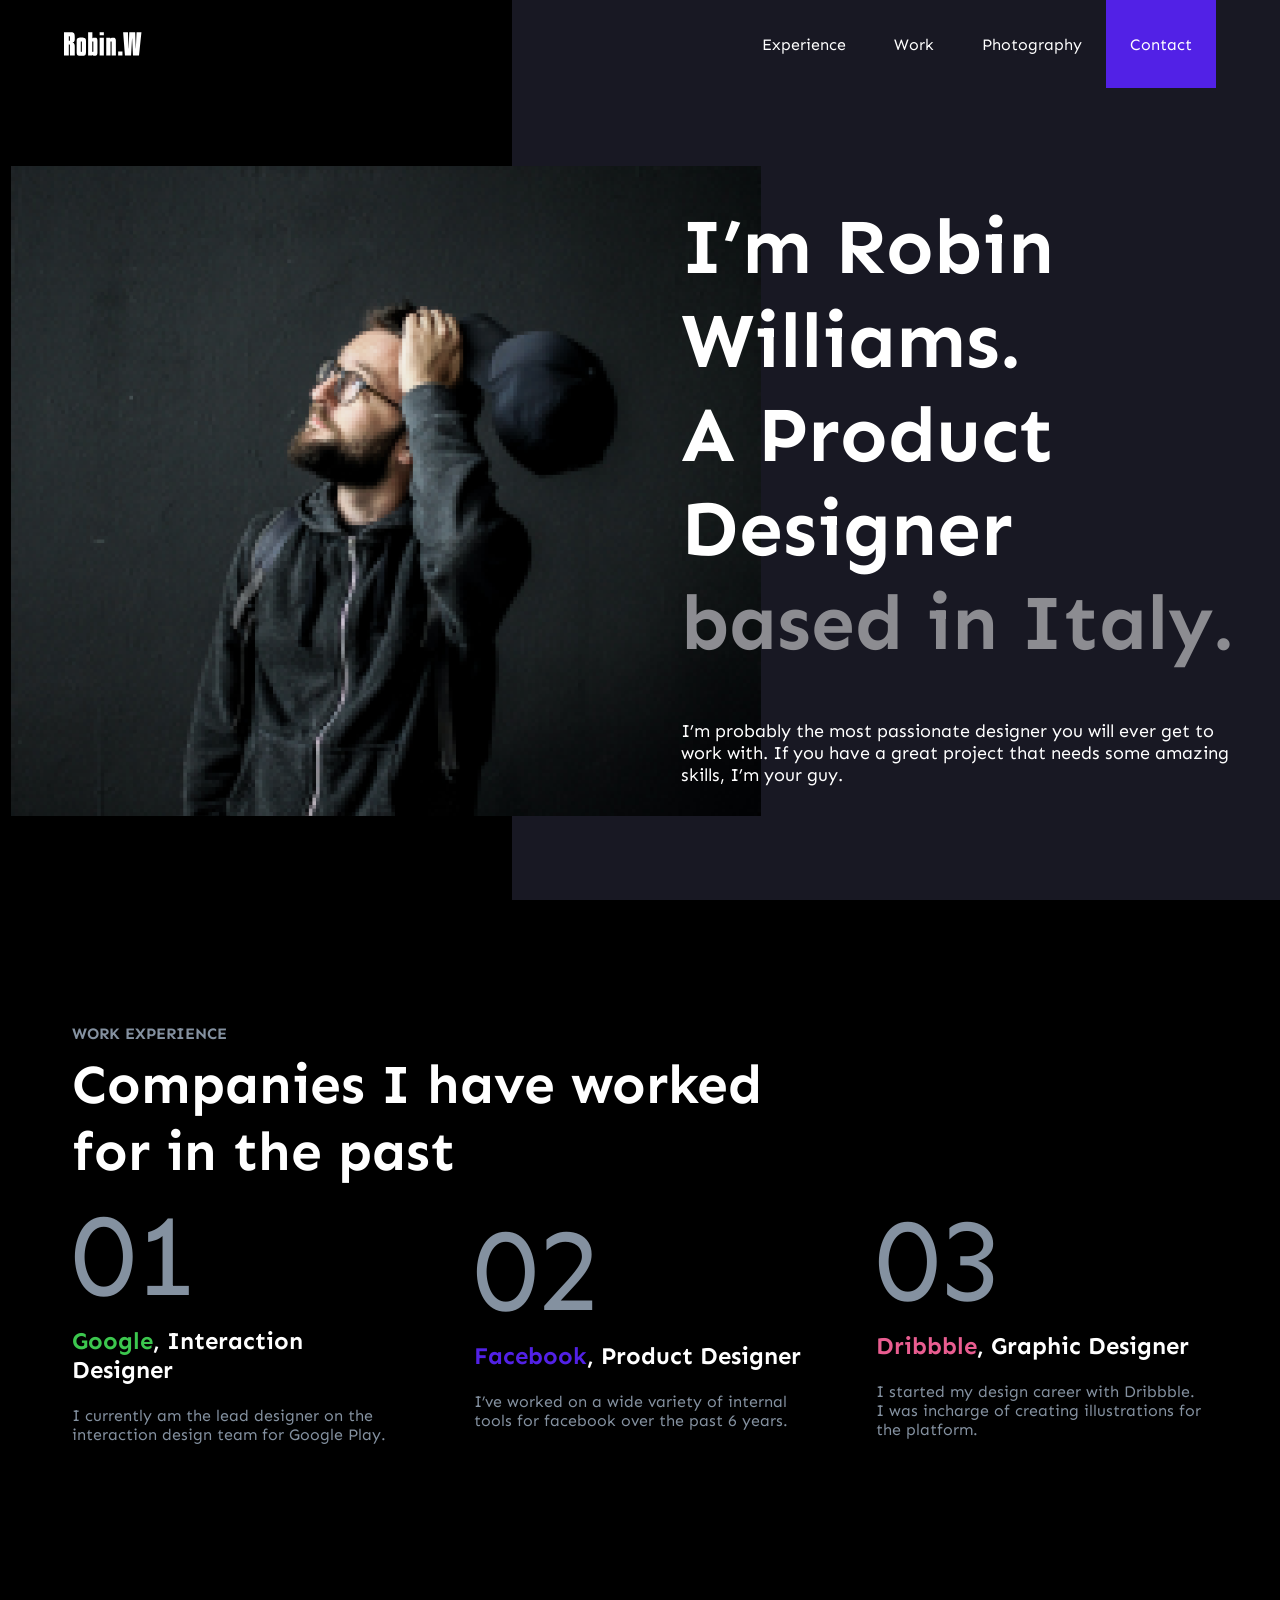
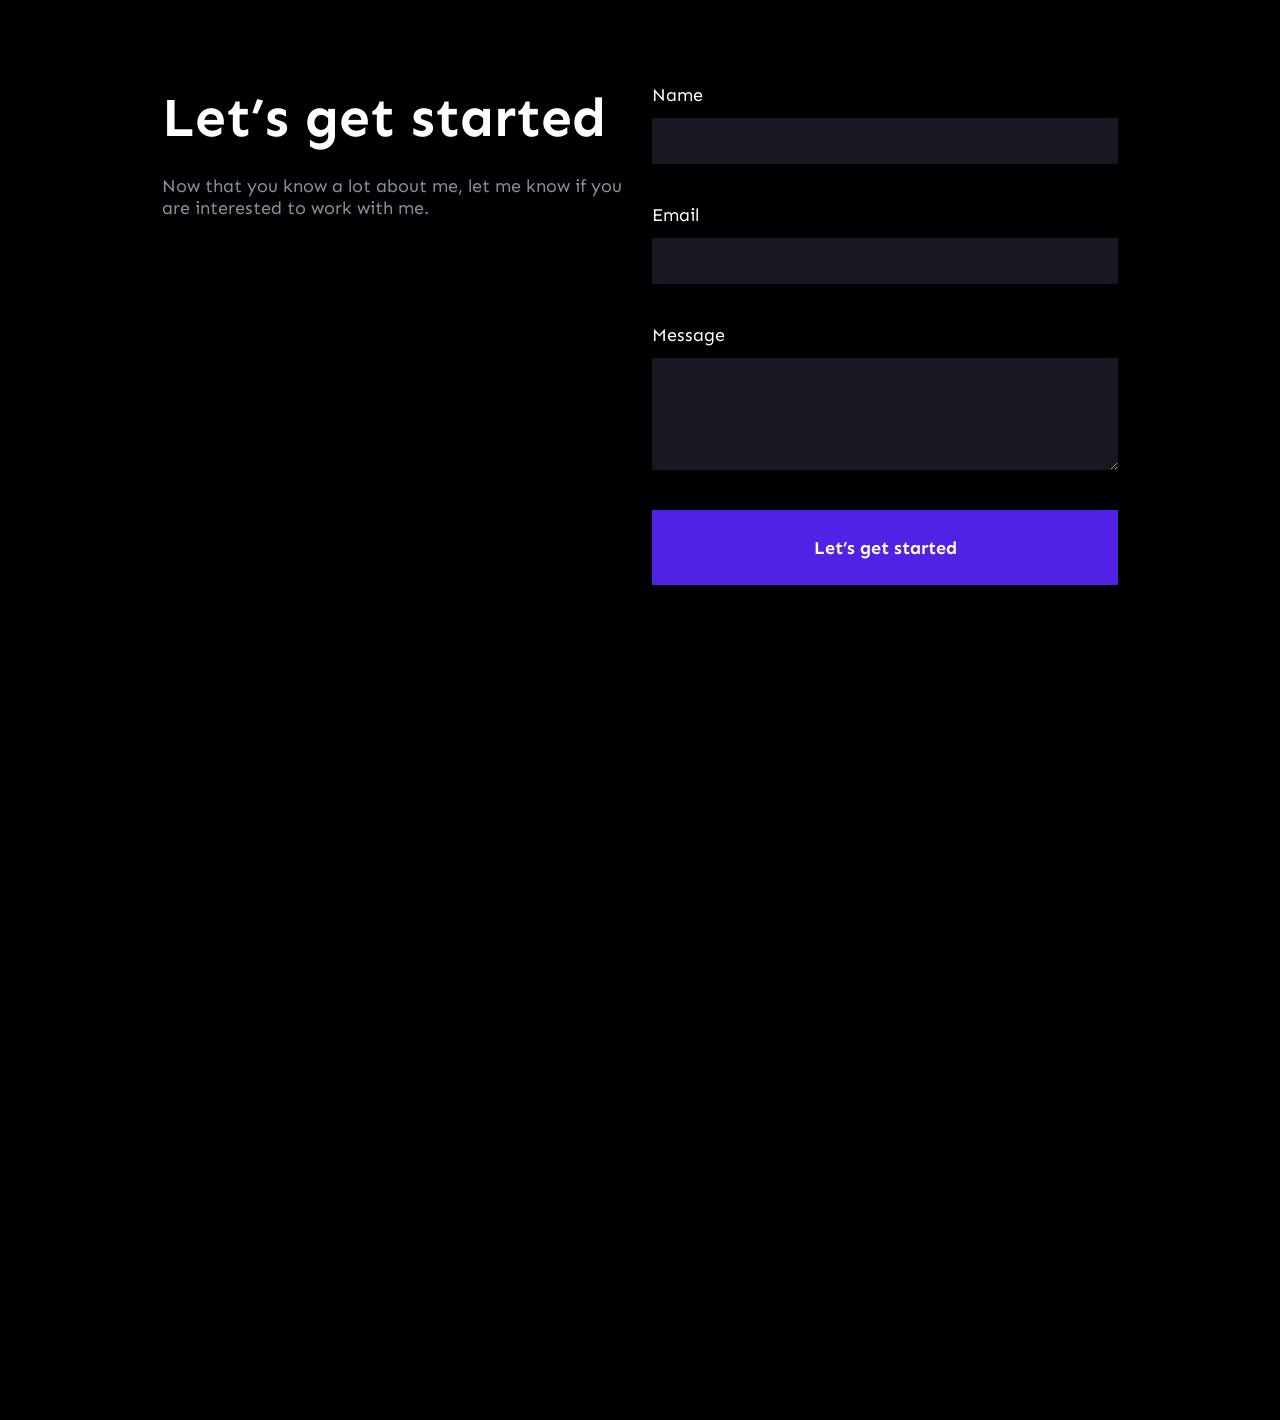
==== index.html @ 35b24c5d "More adaptive hero, feedback sections" ====
<!DOCTYPE html>
<html lang="en">
<head>
    <meta charset="UTF-8">
    <meta name="viewport" content="width=device-width, initial-scale=1.0">
    <link rel="stylesheet" href="./css/styles.css">
    <title>Robin Williams | Product Designer</title>
    <meta name="description" content="Portfolio of Robin Williams, a passionate Product Designer specializing in UX/UI, based in Italy.">
</head>
<body>
    <div class="background-rectangle"></div>
    <header class="header">
        <a href="/" class="header-logo">
            <img class="header-logo-img" src="./img/logo.svg" alt="Robin.W logo" width="78px" height="24px" loading="lazy">
        </a>
        <button class="header-burger-menu" id="header-burger-menu" aria-label="Open menu">
            <span class="burger-menu-elem1"></span>
            <span class="burger-menu-elem2"></span>
        </button>
        <nav class="header-menu" id="header-menu">
            <ul class="header-menu-list">
                <li class="header-menu-item">
                    <a href="#experience" class="header-menu-link">
                        Experience
                    </a>
                </li>
                <li class="header-menu-item">
                    <a href="#work" class="header-menu-link">
                        Work
                    </a>
                </li>
                <li class="header-menu-item">
                    <a href="#photography" class="header-menu-link">
                        Photography
                    </a>
                </li>
                <li class="header-menu-item">
                    <a href="#contact" class="header-menu-link primary">
                        Contact
                    </a>
                </li>
            </ul>
        </nav>
    </header>
    <main class="content">
        <section class="hero-section container">
            <div class="hero-container">
                <picture>
                    <source media="(max-width: 700px)" srcset="./img/360/hero.png" class="hero-img">
                    <source media="(max-width: 1199px)" srcset="./img/768/hero.png" class="hero-img">
                    <source media="(min-width: 1200px)" srcset="./img/1440/hero.png" class="hero-img">
                    <img src="./img/hero_1440.png" alt="Hero img">
                </picture>
                <div class="hero-text">
                    <h1 class="hero-title">
                        I’m Robin Williams.<br>
                        A Product Designer 
                        <span class="text-dark-grey">based in Italy.</span>
                    </h1>
                    <h2 class="visually-hidden">Hero</h2>
                    <p class="hero-description">
                        I’m probably the most passionate designer you will ever get to work with. If you have
                        a great project that needs some amazing skills, I’m your guy.
                    </p>
                </div>
            </div>
        </section>
        <section class="experience-section container">
            <h2 class="experience-label">work experience</h2>
            <h4 class="experience-title">Companies I have worked for in the past</h4>
            <div class="experience-grid">
                <div class="experience-item">
                    <span class="experience-item-number">01</span>
                    <div class="experience-content">
                        <h3 class="experience-item-company-name">
                            <span class="green-accent">Google</span>, Interaction Designer
                        </h3>
                        <p class="experience-item-desciption">
                            I currently am the lead designer on the interaction design team for Google Play.
                        </p>
                    </div>
                </div>
                <div class="experience-item">
                    <span class="experience-item-number">02</span>
                    <div class="experience-content">
                        <h3 class="experience-item-company-name">
                            <span class="blue-accent">Facebook</span>, Product Designer
                        </h3>
                        <p class="experience-item-desciption">
                            I’ve worked on a wide variety of internal tools for facebook over the past 6 years.
                        </p>
                    </div>
                </div>
                <div class="experience-item">
                    <span class="experience-item-number">03</span>
                    <div class="experience-content">
                        <h3 class="experience-item-company-name">
                            <span class="pink-accent">Dribbble</span>, Graphic Designer
                        </h3>
                        <p class="experience-item-desciption">
                            I started my design career with Dribbble. I was incharge of creating illustrations for the platform.
                        </p>
                    </div>
                </div>
            </div>
        </section>
        <section class="feedback-section container">
            <div class="feedback-content">
                <div class="feedback-info">
                    <h2 class="visually-hidden">Feedback</h2>
                    <h3 class="feedback-title">Let’s get started</h3>
                    <p class="feedback-description">Now that you know a lot about me, let me know if you are interested to work with me.</p>
                </div>
                <form class="feedback-form">
                    <div class="form-group">
                        <label for="user-name">Name</label>
                        <input type="text" id="user-name" name="name" required>
                    </div>
                    <div class="form-group">
                        <label for="user-email">Email</label>
                        <input type="email" id="user-email" name="email" required>
                    </div>
                    <div class="form-group">
                        <label for="user-message">Message</label>
                        <textarea name="user-message" id="message" rows="4" required></textarea>
                    </div>
                    <button type="submit" class="submit-btn primary">
                        <span class="btn-text">Let’s get started</span>
                    </button>
                </form>
            </div>
        </section>
    </main>
    <footer style="height: 715px"></footer>
</body>
</html>
---- css/styles.css ----
@font-face {
  font-family: 'Sen';
  src: url('../fonts/Sen-Regular.woff2') format('woff2');
  font-weight: normal;
  font-style: normal;
  font-display: swap;
}

@font-face {
  font-family: 'Sen';
  src: url('../fonts/Sen-Bold.woff2') format('woff2');
  font-weight: bold;
  font-style: normal;
  font-display: swap;
}

/*! normalize.css v8.0.1 | MIT License | ://github.com */
* {
  margin: 0;
  padding: 0; /* Рекомендуется обнулять и внутренние отступы */
}

html {
  line-height: 1.15;
  -webkit-text-size-adjust: 100%;
}

body {
  margin: 0;
}

main {
  display: block;
}

h1 {
  font-size: 2em;
  margin: 0.67em 0;
}

hr {
  box-sizing: content-box;
  height: 0;
  overflow: visible;
}

pre {
  font-family: monospace, monospace;
  font-size: 1em;
}

a {
  background-color: transparent;
}

abbr[title] {
  border-bottom: none;
  text-decoration: underline;
  text-decoration: underline dotted;
}

b,
strong {
  font-weight: bolder;
}

code,
kbd,
samp {
  font-family: monospace, monospace;
  font-size: 1em;
}

small {
  font-size: 80%;
}

sub,
sup {
  font-size: 75%;
  line-height: 0;
  position: relative;
  vertical-align: baseline;
}

sub {
  bottom: -0.25em;
}

sup {
  top: -0.5em;
}

img {
  border-style: none;
}

button,
input,
optgroup,
select,
textarea {
  font-family: inherit;
  font-size: 100%;
  line-height: 1.15;
  margin: 0;
}

button,
input {
  overflow: visible;
}

button,
select {
  text-transform: none;
}

button,
[type="button"],
[type="reset"],
[type="submit"] {
  -webkit-appearance: button;
}

button::-moz-focus-inner,
[type="button"]::-moz-focus-inner,
[type="reset"]::-moz-focus-inner,
[type="submit"]::-moz-focus-inner {
  border-style: none;
  padding: 0;
}

button:-moz-focusring,
[type="button"]:-moz-focusring,
[type="reset"]:-moz-focusring,
[type="submit"]:-moz-focusring {
  outline: 1px dotted ButtonText;
}

fieldset {
  padding: 0.35em 0.75em 0.625em;
}

legend {
  box-sizing: border-box;
  color: inherit;
  display: table;
  max-width: 100%;
  padding: 0;
  white-space: normal;
}

progress {
  vertical-align: baseline;
}

textarea {
  overflow: auto;
}

[type="checkbox"],
[type="radio"] {
  box-sizing: border-box;
  padding: 0;
}

[type="number"]::-webkit-inner-spin-button,
[type="number"]::-webkit-outer-spin-button {
  height: auto;
}

[type="search"] {
  -webkit-appearance: textfield;
  outline-offset: -2px;
}

[type="search"]::-webkit-search-decoration {
  -webkit-appearance: none;
}

::-webkit-file-upload-button {
  -webkit-appearance: button;
  font: inherit;
}

details {
  display: block;
}

summary {
  display: list-item;
}

template {
  display: none;
}

[hidden] {
  display: none;
}

:root {
  /* TODO сделать адаптивные шрифты, путем изменеия значаения font-seize перемеенных */
  --color-base: #000000;
  --color-level-1: #181823;
  --color-light-gray: #8491A0;
  --color-dark-grey: #8C8C91;
  --color-text: #FFFFFF;
  --color-primary: #5221E6;
  --color-green-accent: #3CC74E;
  --color-pink-accent: #E95D90;
  --color-peach-accent: #FFF3E4;
  --color-violet-accent: #FBE4FF;

  --typography-label-1: 400 117px "Sen", sans-serif;
  --typography-heading-1: 700 78px "Sen", sans-serif;
  --typography-heading-2: 700 55px "Sen", sans-serif;
  --typography-heading-3: 700 24px "Sen", sans-serif;
  --typography-heading-4: 700 18px "Sen", sans-serif;
  --typography-heading-5: 700 16px "Sen", sans-serif;
  --typography-body-1: 400 18px "Sen", sans-serif;
  --typography-body-2: 400 16px "Sen", sans-serif;
  --typography-overline: 700 16px "Sen", sans-serif;
  --typography-button: 700 18px "Sen", sans-serif;
  --typography-mobile-heading: 700 32px "Sen", sans-serif;

  --border-radius: 30px;
  --border: 1px solid var(--color-light-gray);

  --input-height: 50px;
  --container-width: 1440px;
  --content-padding-x: 72px;
  --content-padding-y: 120px;

  --transition-duration: 0.2s;
}

body {
  background-color: #000;
  color: var(--color-light-gray);
  overflow-x: hidden;
}

.container {
  max-width: calc(var(--container-width) + var(--content-padding-x) * 2);
  margin-inline: auto;
  padding-left: var(--content-padding-x);
  padding-right: var(--content-padding-x);
  padding-block: var(--content-padding-y);
}

.visually-hidden {
  position: absolute;
  width: 1px;
  height: 1px;
  padding: 0;
  margin: -1px;
  overflow: hidden;
  clip: rect(0, 0, 0, 0);
  white-space: nowrap;
  border: 0;
}

/* Для интерактивных элементов */
a, button, input, textarea, svg * {
  transition-duration: var(--transition-duration);
}

button {
  cursor: pointer;
  text-align: center;
  border: none;
  font: var(--typography-button);
}

a, button {
  color: var(--color-text);
}

a:hover, button:hover {
  color: var(--color-light-gray);
}

/* Подставновка шрифтов */
h1 {
  font: var(--typography-heading-1);
}

h2 {
  font: var(--typography-heading-2);
}

h3 {
  font: var(--typography-heading-3);
}

h4 {
  font: var(--typography-heading-4);
}

h5 {
  font: var(--typography-heading-5);
}

h6 {
  font: var(--typography-heading-6);
}

/* Шапка */
.header {
  display: flex;
  justify-content: space-between;
  align-items: center;
  padding-left: 5%;
  padding-right: 5%;
  height: 88px;
}

.header-logo {
  display: flex;
  justify-content: center;
  align-items: center;
  flex-shrink: 0;
}

.header-burger-menu {
  display: none;
  height: 24px;
  width: 24px;
  justify-content: center;
  flex-direction: column;
  align-items: end;
  gap: 6px;
  background: none;
}

.burger-menu-elem1 {
  width: 18px;
  height: 3px;
  background-color: var(--color-text);
  transition: background-color 0.3s ease;
}

.burger-menu-elem2 {
  width: 13px;
  height: 3px;
  background-color: var(--color-text);
  transition: background-color 0.3s ease;
}

.header-burger-menu:hover span {
  background-color: var(--color-light-gray)
}

.header-menu {
  display: flex;
}

.header-menu-list {
  display: flex;
  justify-content: center;
  list-style-type: none;
}

.header-menu-link {
  display: inline-flex;
  align-items: center;
  text-decoration: none;
  height: 88px;
  padding-left: 24px;
  padding-right: 24px;
  font: var(--typography-body-2);
}

/* Декоратвный задний прямоугольник */
.background-rectangle {
  display: block;
  position: absolute;
  top: 0;
  right: 0;
  width: 60vw;
  height: 900px;
  background-color: var(--color-level-1);
  z-index: -1;
}

/* Секция Hero */
.hero-section.container {
  padding-left: 11px;
  padding-right: 27px;
  padding-top: 78px;
  padding-bottom: 84px;
}

.hero-container {
  display: flex;
  position: relative;
  align-items: center;
}

.hero-text {
  display: inline-flex;
  flex-direction: column;
  gap: 50px;
  margin-left: -80px;
}

.hero-title {
  margin: 0;
  color: var(--color-text);
}

.hero-description {
  margin: 0;
  font: var(--typography-body-1);
  color: var(--color-text);
}

/* Секция Work experience */
.experience-section {
  display: grid;
  /* Автоматически подстраивает высоту строк под самый высокий элемент в ряду */
  grid-auto-rows: auto;
}

.experience-label {
  font: var(--typography-overline);
  text-transform: uppercase;
  margin: 0;
  margin-bottom: 8px;
}

.experience-title {
  font: var(--typography-heading-2);
  color: var(--color-text);
  width: 55vw;
}

.experience-grid {
  display: grid;
  grid-template-columns: repeat(3, 1fr);
  grid-template-rows: 1fr;
  justify-content: center;
  align-items: center;
  gap: 5.5vw;
}

.experience-item {
  grid-row: 1;
  grid-column: auto;
}

.experience-item-company-name {
  color: var(--color-text);
  margin-bottom: 22px;
}

.experience-item-number {
  font: var(--typography-label-1)
}

.experience-item-desciption {
  font: var(--typography-body-2)
}

/* Секция Feedback */
.feedback-section.container { 
  color: var(--color-text);
}

.feedback-content {
  padding-left: 7vw;
  padding-right: 7vw;
  display: grid;
  grid-template-columns: repeat(auto-fit, minmax(330px, 1fr));
  row-gap: 48px;
  column-gap: 24px;
}

.feedback-info {
  display: flex;
  flex-direction: column;
  row-gap: 24px;
}

.feedback-title {
  font: var(--typography-heading-2);
}

.feedback-description {
  font: var(--typography-body-1);
  color: var(--color-light-gray);
}

.form-group {
  display: flex;
  flex-direction: column;
  margin-bottom: 40px;
}

.form-group label {
  font: var(--typography-body-1)
}

.form-group input, 
.form-group textarea {
  background-color: var(--color-level-1);
  color: var(--color-text);
  font: var(--typography-body-1);
  border: none;
  margin-top: 12px;
  padding: 12px;
}

.feedback-form .submit-btn {
  width: 100%;
  min-height: 75px;
}

/* Стили для выделения текста */
.primary {
  background-color: var(--color-primary);
}

.text-dark-grey {
  color: var(--color-dark-grey);
}

.green-accent {
  color: var(--color-green-accent);
}

.blue-accent {
  color: var(--color-primary);
}

.pink-accent {
  color: var(--color-pink-accent);
}


@media(min-width: 1200px) {
  
}

@media(max-width: 1199px) {
  :root {
    --content-padding-x: 40px;
    --content-padding-y: 80px;
  }

  .background-rectangle {
    display: none;
  }
  
  /* Hero */
  .hero-text {
    margin-left: -60px;
  }
  
  .hero-title {
    font: var(--typography-heading-2);
  }

  /* Experience */
  .experience-title {
    width: 100%;
  }

  /* Feedback */
  .feedback-content {
    padding-left: 0vw;
    padding-right: 0vw;
  }
}

@media(max-width: 700px) {
  :root {
    --content-padding-x: 20px;
    --content-padding-y: 48px;
  }

  /* Header */
  .header {
    height: 72px;
  }

  .header-menu {
    display: none;
  }

  .header-burger-menu {
    display: flex;
  }

  /* Hero */
  .hero-section.container {
    padding-top: 0px;
    padding-bottom: 48px;
  }

  .hero-container {
    display: block;
  }

  .hero-text {
    display: block;
    margin-left: unset;
  }

  .hero-title {
    margin-top: 48px;
  }
  
  .hero-description {
    margin-top: 16px;
  }

  .hero-title {
    font: var(--typography-mobile-heading);
  }

  /* Experience */
  .experience-title {
    font: var(--typography-mobile-heading);
  }

  .experience-grid {
    grid-template-columns: 1fr;
    grid-template-rows: repeat(3, minmax(auto, 1fr));
  }

  .experience-item {
    grid-row: auto;
    grid-column: 1;
  }

  .experience-item-company-name {
    margin-bottom: 16px;
  }

  /* Feedback */
  .feedback-info, 
  .feedback-form {
    max-width: 100%; /* На мобилках блоки занимают всю ширину экрана */
  }

  .feedback-title {
    font: var(--typography-mobile-heading);
  }
}
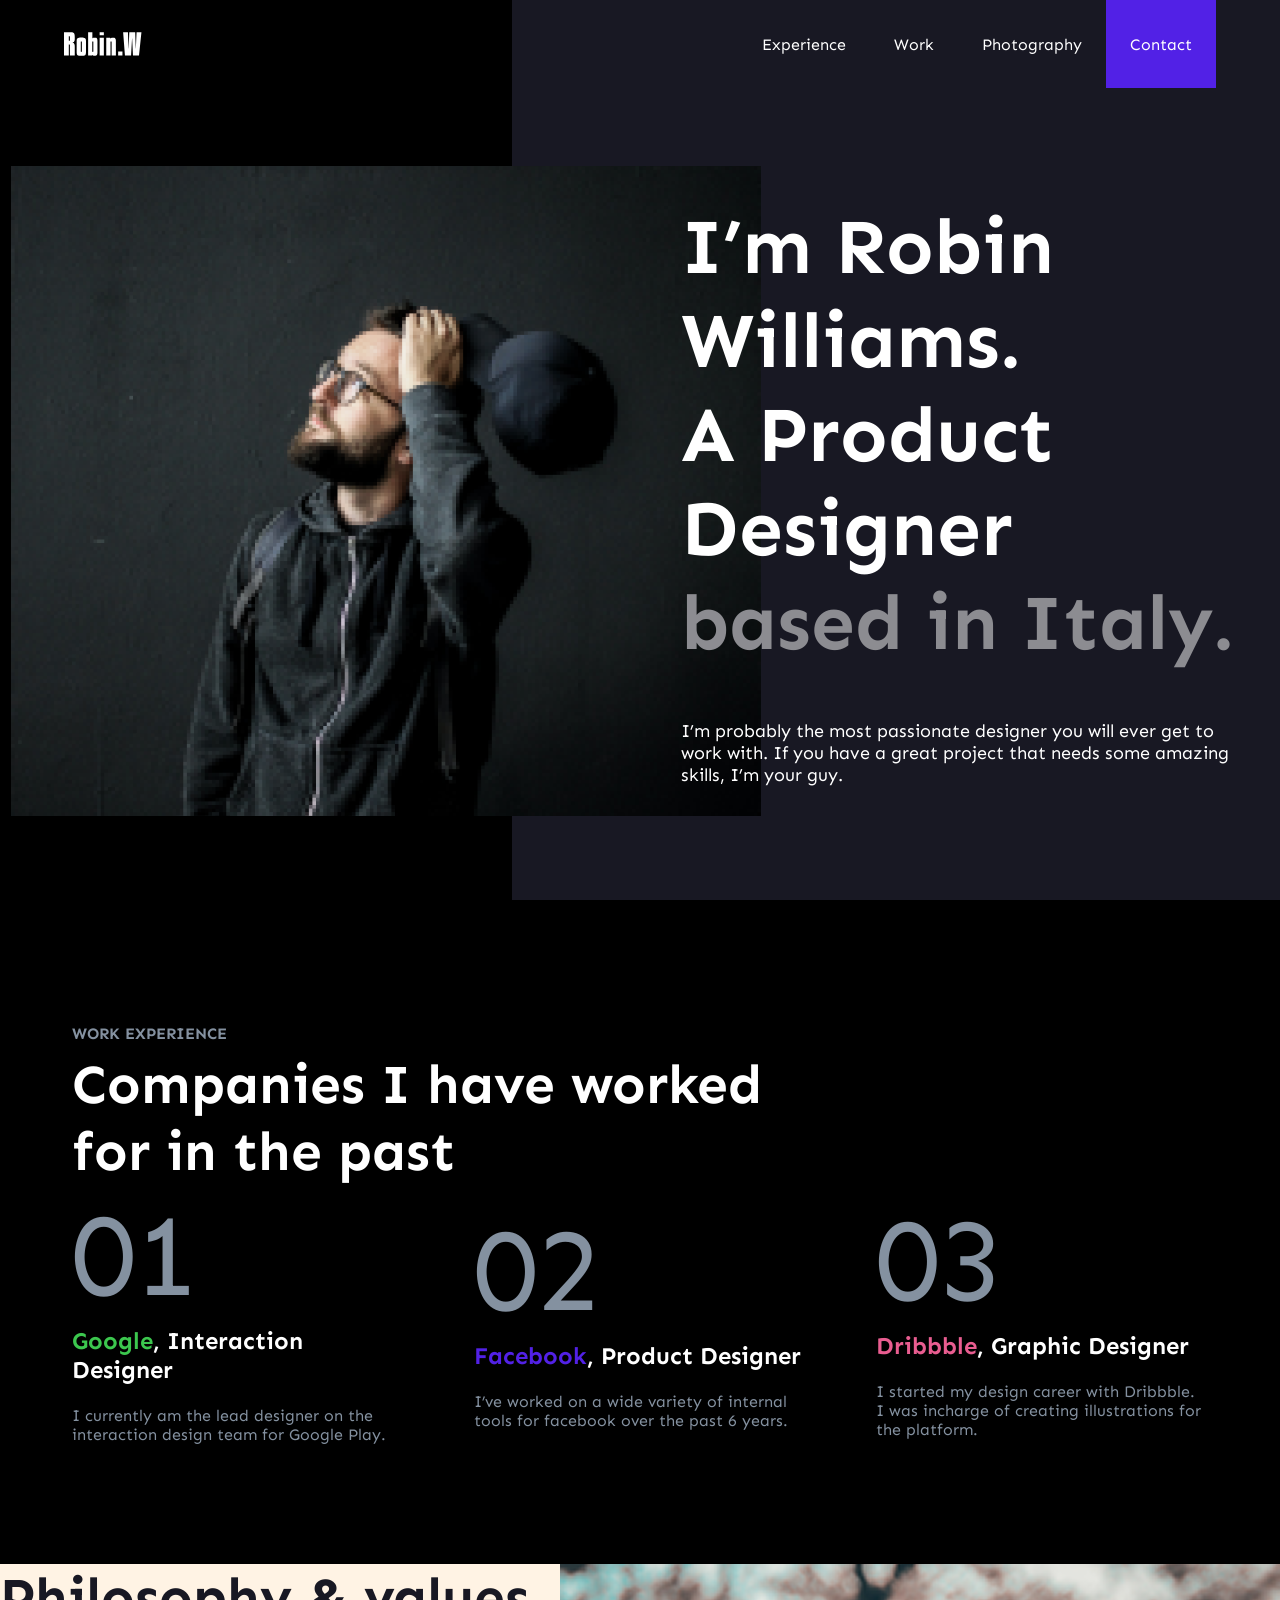
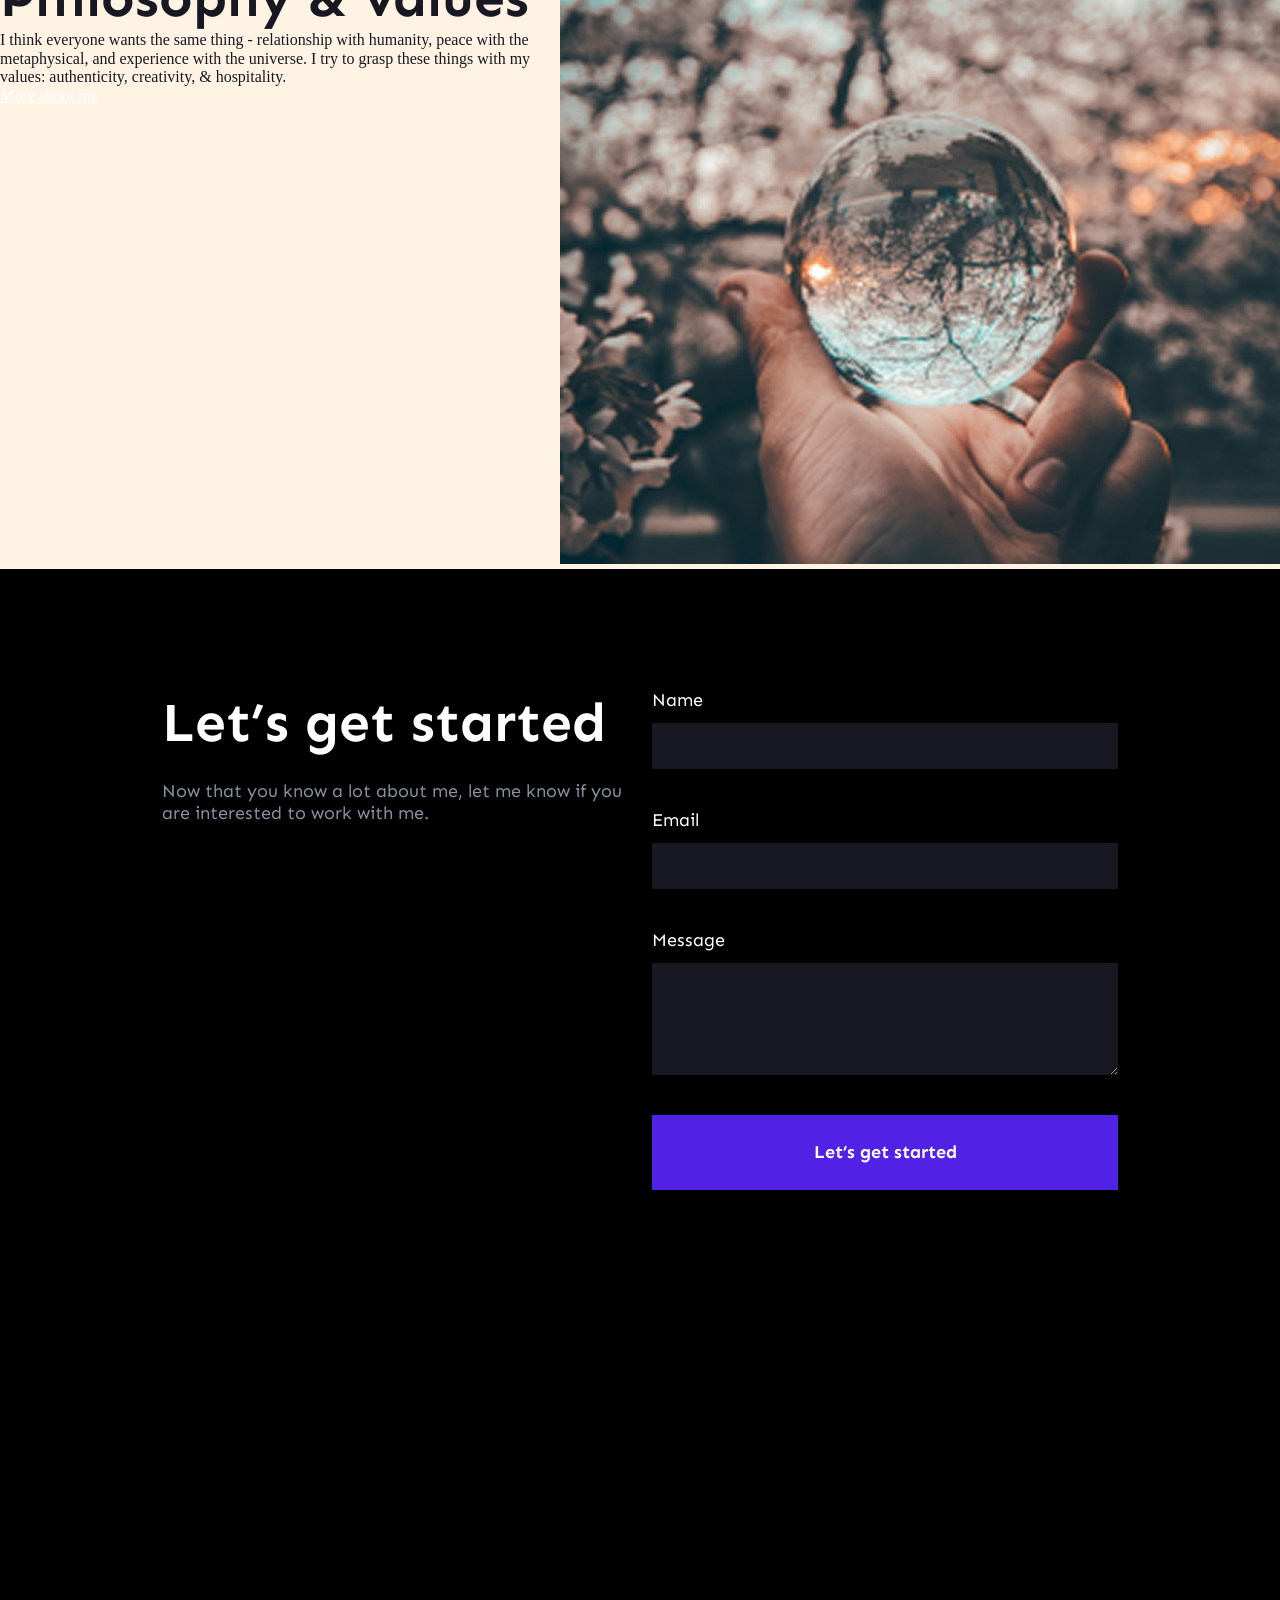
==== commit 8809554d: "Add base html structure of philosophy section" ====
--- a/index.html
+++ b/index.html
@@ -35,7 +35,7 @@
                     </a>
                 </li>
                 <li class="header-menu-item">
-                    <a href="#contact" class="header-menu-link primary">
+                    <a href="#contact" class="header-menu-link primary-accent">
                         Contact
                     </a>
                 </li>
@@ -48,8 +48,7 @@
                 <picture>
                     <source media="(max-width: 700px)" srcset="./img/360/hero.png" class="hero-img">
                     <source media="(max-width: 1199px)" srcset="./img/768/hero.png" class="hero-img">
-                    <source media="(min-width: 1200px)" srcset="./img/1440/hero.png" class="hero-img">
-                    <img src="./img/hero_1440.png" alt="Hero img">
+                    <img src="./img/1440/hero.png" alt="Portrait of Robin Williams, product designer">
                 </picture>
                 <div class="hero-text">
                     <h1 class="hero-title">
@@ -66,8 +65,8 @@
             </div>
         </section>
         <section class="experience-section container">
-            <h2 class="experience-label">work experience</h2>
-            <h4 class="experience-title">Companies I have worked for in the past</h4>
+            <span class="experience-label">work experience</span>
+            <h2 class="experience-title">Companies I have worked for in the past</h2>
             <div class="experience-grid">
                 <div class="experience-item">
                     <span class="experience-item-number">01</span>
@@ -95,13 +94,30 @@
                     <span class="experience-item-number">03</span>
                     <div class="experience-content">
                         <h3 class="experience-item-company-name">
-                            <span class="pink-accent">Dribbble</span>, Graphic Designer
+                           <span class="pink-accent">Dribbble</span>, Graphic Designer
                         </h3>
                         <p class="experience-item-desciption">
                             I started my design career with Dribbble. I was incharge of creating illustrations for the platform.
                         </p>
                     </div>
                 </div>
+            </div>
+        </section>
+        <section class="philosophy-section container">
+            <div class="philosophy-grid">
+                <div class="philosophy-content">
+                    <div class="philosophy-text">
+                        <h2 class="philosophy-title">Philosophy & values</h2>
+                        <span class="philosophy-description">I think everyone wants the same thing - relationship with humanity, peace with the metaphysical, and experience with the universe. I try to grasp these things with my values: authenticity, creativity, & hospitality.</span>
+                    </div>
+                    <a href="" class="philosophy-href">More about me</a>
+                </div>
+                <!-- Сделать адаптивнее, объединить + flex и grid -->
+                <picture class="philosophy-image">
+                    <source media="(max-width: 700px)" srcset="./img/360/philo.png">
+                    <source media="(max-width: 1199px)" srcset="./img/768/philo.png">
+                    <img src="./img/1440/philo.png" alt="Close-up of a hand holding a lensball reflecting upside-down trees and a sunset.">
+                </picture>
             </div>
         </section>
         <section class="feedback-section container">
@@ -124,7 +140,7 @@
                         <label for="user-message">Message</label>
                         <textarea name="user-message" id="message" rows="4" required></textarea>
                     </div>
-                    <button type="submit" class="submit-btn primary">
+                    <button type="submit" class="submit-btn primary-accent">
                         <span class="btn-text">Let’s get started</span>
                     </button>
                 </form>
--- a/css/styles.css
+++ b/css/styles.css
@@ -207,7 +207,7 @@
   --color-light-gray: #8491A0;
   --color-dark-grey: #8C8C91;
   --color-text: #FFFFFF;
-  --color-primary: #5221E6;
+  --color-primary-accent: #5221E6;
   --color-green-accent: #3CC74E;
   --color-pink-accent: #E95D90;
   --color-peach-accent: #FFF3E4;
@@ -418,7 +418,7 @@
 }
 
 /* Секция Work experience */
-.experience-section {
+.experience-section.container {
   display: grid;
   /* Автоматически подстраивает высоту строк под самый высокий элемент в ряду */
   grid-auto-rows: auto;
@@ -462,6 +462,25 @@
 
 .experience-item-desciption {
   font: var(--typography-body-2)
+}
+
+/* Сеция Philosphy */
+.philosophy-section.container {
+  background-color: var(--color-peach-accent);
+  color: var(--color-level-1);
+  padding-left: 0px;
+  padding-right: 0px;
+  padding-block: 0px;
+}
+
+.philosophy-grid {
+  display: flex;
+}
+
+.philosophy-img {
+  width: 100%;
+  height: 100%;
+  justify-self: end;
 }
 
 /* Секция Feedback */
@@ -519,8 +538,8 @@
 }
 
 /* Стили для выделения текста */
-.primary {
-  background-color: var(--color-primary);
+.primary-accent {
+  background-color: var(--color-primary-accent);
 }
 
 .text-dark-grey {
@@ -532,7 +551,7 @@
 }
 
 .blue-accent {
-  color: var(--color-primary);
+  color: var(--color-primary-accent);
 }
 
 .pink-accent {
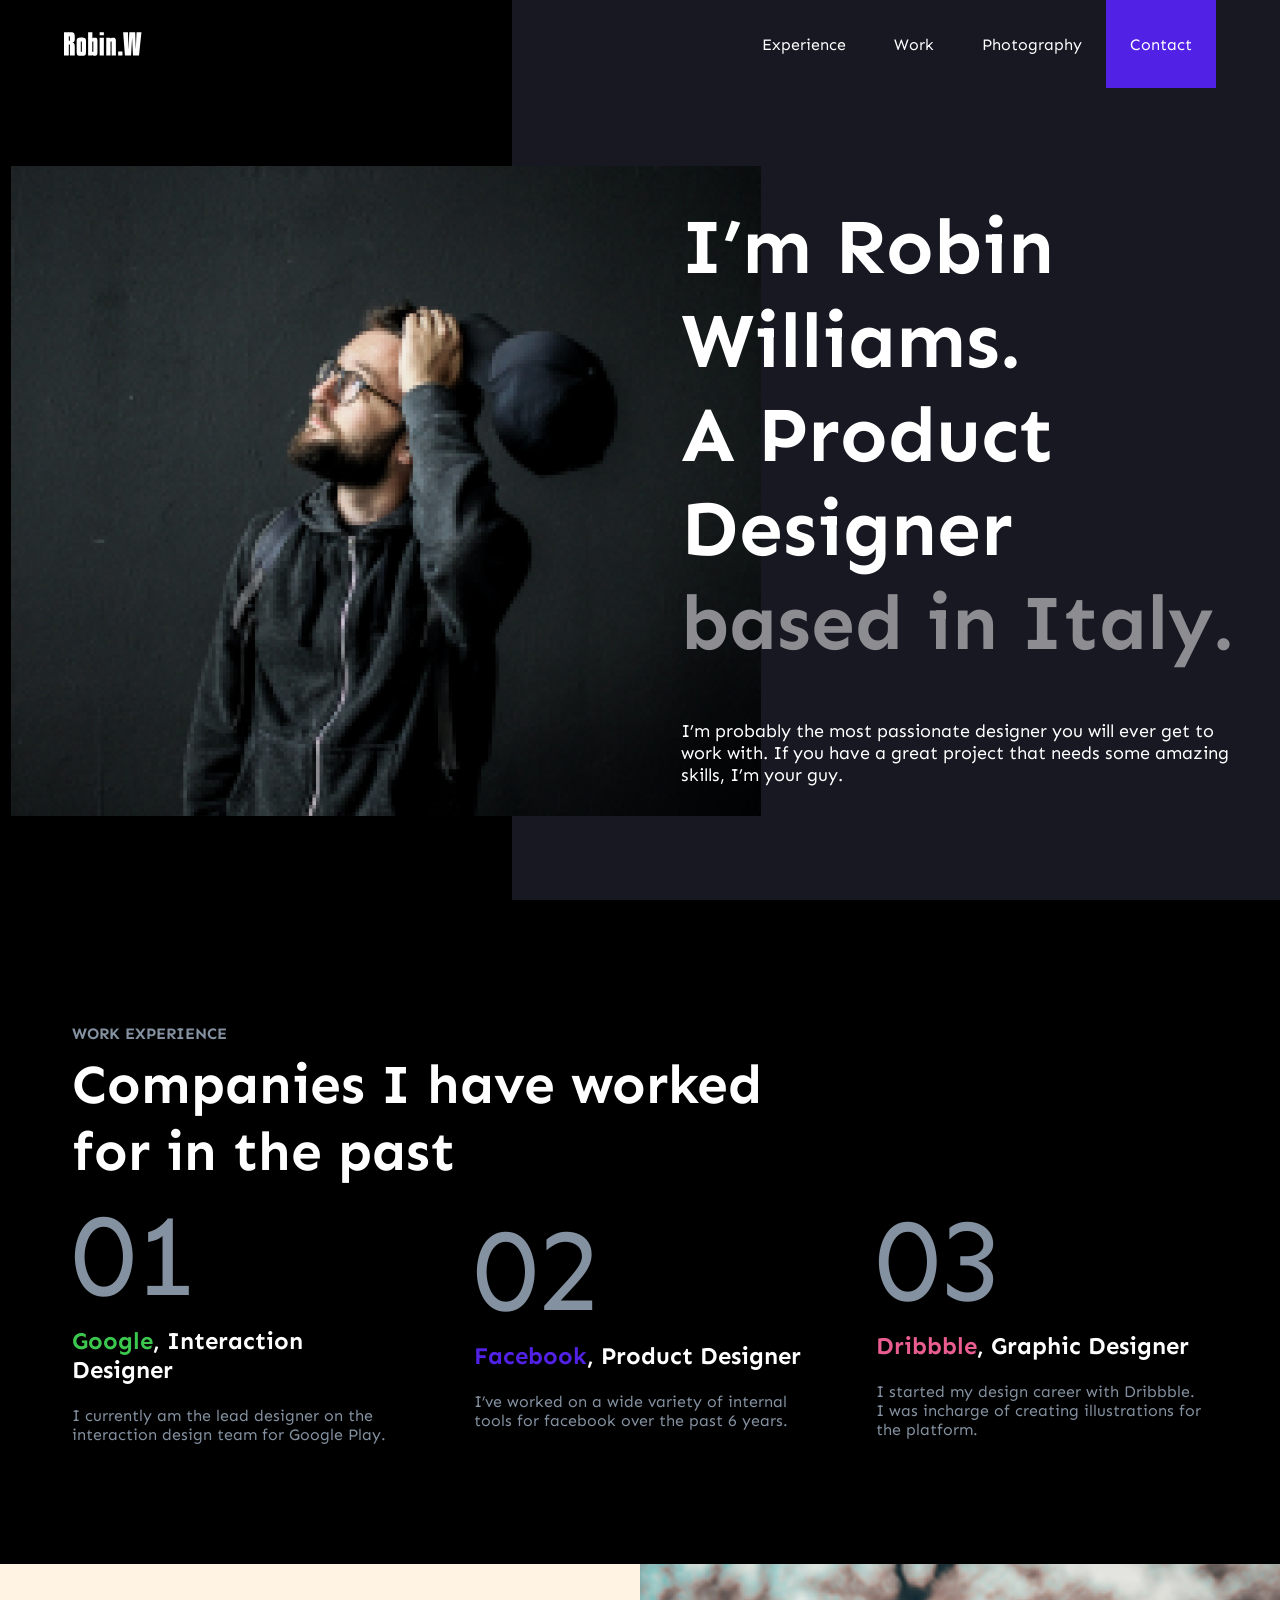
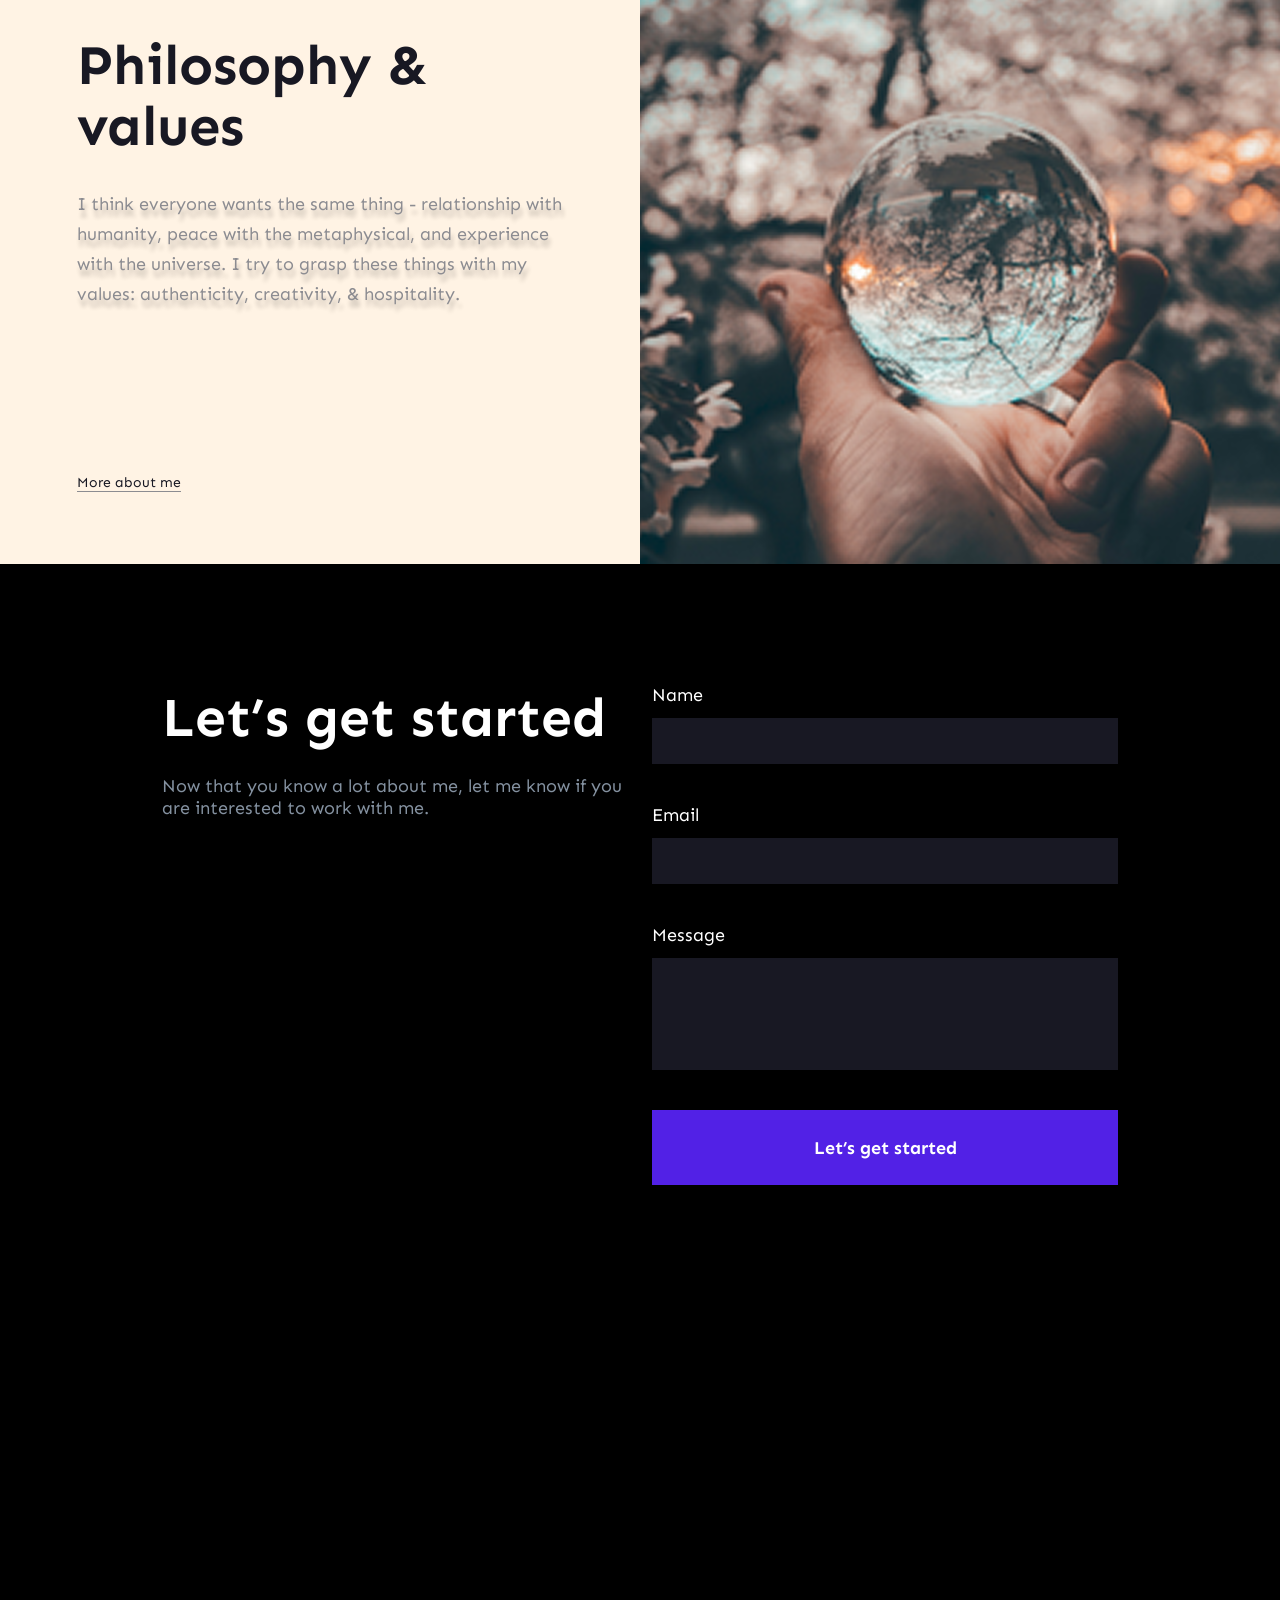
==== commit 2286e901: "Add philosophy section" ====
--- a/index.html
+++ b/index.html
@@ -104,20 +104,18 @@
             </div>
         </section>
         <section class="philosophy-section container">
-            <div class="philosophy-grid">
-                <div class="philosophy-content">
-                    <div class="philosophy-text">
-                        <h2 class="philosophy-title">Philosophy & values</h2>
-                        <span class="philosophy-description">I think everyone wants the same thing - relationship with humanity, peace with the metaphysical, and experience with the universe. I try to grasp these things with my values: authenticity, creativity, & hospitality.</span>
-                    </div>
-                    <a href="" class="philosophy-href">More about me</a>
-                </div>
-                <!-- Сделать адаптивнее, объединить + flex и grid -->
-                <picture class="philosophy-image">
-                    <source media="(max-width: 700px)" srcset="./img/360/philo.png">
-                    <source media="(max-width: 1199px)" srcset="./img/768/philo.png">
-                    <img src="./img/1440/philo.png" alt="Close-up of a hand holding a lensball reflecting upside-down trees and a sunset.">
-                </picture>
+            <div class="philosophy-content">
+                <h2 class="philosophy-title">Philosophy & values</h2>
+                <span class="philosophy-description">I think everyone wants the same thing - relationship with humanity, peace with the metaphysical, and experience with the universe. I try to grasp these things with my values: authenticity, creativity, & hospitality.</span>
+                <a href="" class="philosophy-link">
+                    <span>More about me</span>
+                </a>
+            </div>
+            <div class="philosophy-image-container">
+                <img src="./img/1440/philo.png"
+                class="philosophy-img"
+                alt="Close-up of a hand holding a lensball reflecting upside-down trees and a sunset." 
+                >
             </div>
         </section>
         <section class="feedback-section container">
--- a/css/styles.css
+++ b/css/styles.css
@@ -225,6 +225,8 @@
   --typography-button: 700 18px "Sen", sans-serif;
   --typography-mobile-heading: 700 32px "Sen", sans-serif;
 
+  --font-family-default: "Sen", sans-serif;
+
   --border-radius: 30px;
   --border: 1px solid var(--color-light-gray);
 
@@ -471,17 +473,64 @@
   padding-left: 0px;
   padding-right: 0px;
   padding-block: 0px;
-}
-
-.philosophy-grid {
+  display: grid;
+  grid-template-columns: repeat(2, 1fr);
+  min-height: 600px;
+  width: 100%;
+}
+
+.philosophy-content {
   display: flex;
-}
-
-.philosophy-img {
+  flex-direction: column;
+  justify-content: center;
+  padding: 10% 12%;
+}
+
+.philosophy-title {
+  font-size: clamp(2rem, 5vw, 3.5rem);
+  font-family: var(--font-family-default);
+  line-height: 1.1;
+  font-weight: 700;
+  color: var(--color-level-1);
+  margin-bottom: 2rem;
+}
+
+.philosophy-description {
+  font-size: 1.1rem;
+  font-family: var(--font-family-default);
+  line-height: 1.7;
+  font-weight: 400;
+  text-shadow: 2px 7px 4px rgba(0,0,0,0.24);
+  color: var(--color-dark-grey);
+  margin-bottom: 10rem;
+}
+
+.philosophy-link {
+  text-decoration: none;
+  font-size: 0.9rem;
+  font-family: var(--font-family-default);
+  line-height: 1.7;
+  font-weight: 400;
+  color: var(--color-level-1);
+}
+
+.philosophy-link span {
+  border-bottom: 1px solid var(--color-dark-grey);
+}
+
+.philosophy-image-container {
   width: 100%;
   height: 100%;
-  justify-self: end;
-}
+  overflow: hidden;
+}
+
+.philosophy-img {
+  display: block;
+  width: 100%;
+  height: 100%;
+  object-fit: cover;
+}
+
 
 /* Секция Feedback */
 .feedback-section.container { 
@@ -530,6 +579,7 @@
   border: none;
   margin-top: 12px;
   padding: 12px;
+  resize: none;
 }
 
 .feedback-form .submit-btn {
@@ -587,6 +637,16 @@
     width: 100%;
   }
 
+  /* Philosophy */
+  .philosophy-content {
+    padding: 12% 6%;
+  }
+
+  .philosophy-description {
+    margin-bottom: 4rem;
+  }
+  
+
   /* Feedback */
   .feedback-content {
     padding-left: 0vw;
@@ -659,6 +719,20 @@
     margin-bottom: 16px;
   }
 
+  /* Philospohy */
+ .philosophy-section.container {
+    grid-template-columns: 1fr;
+  }
+
+  .philosophy-content {
+    order: 1;
+  }
+
+  .philosophy-image-container {
+    order: 2;
+    height: 400px;
+  }
+
   /* Feedback */
   .feedback-info, 
   .feedback-form {
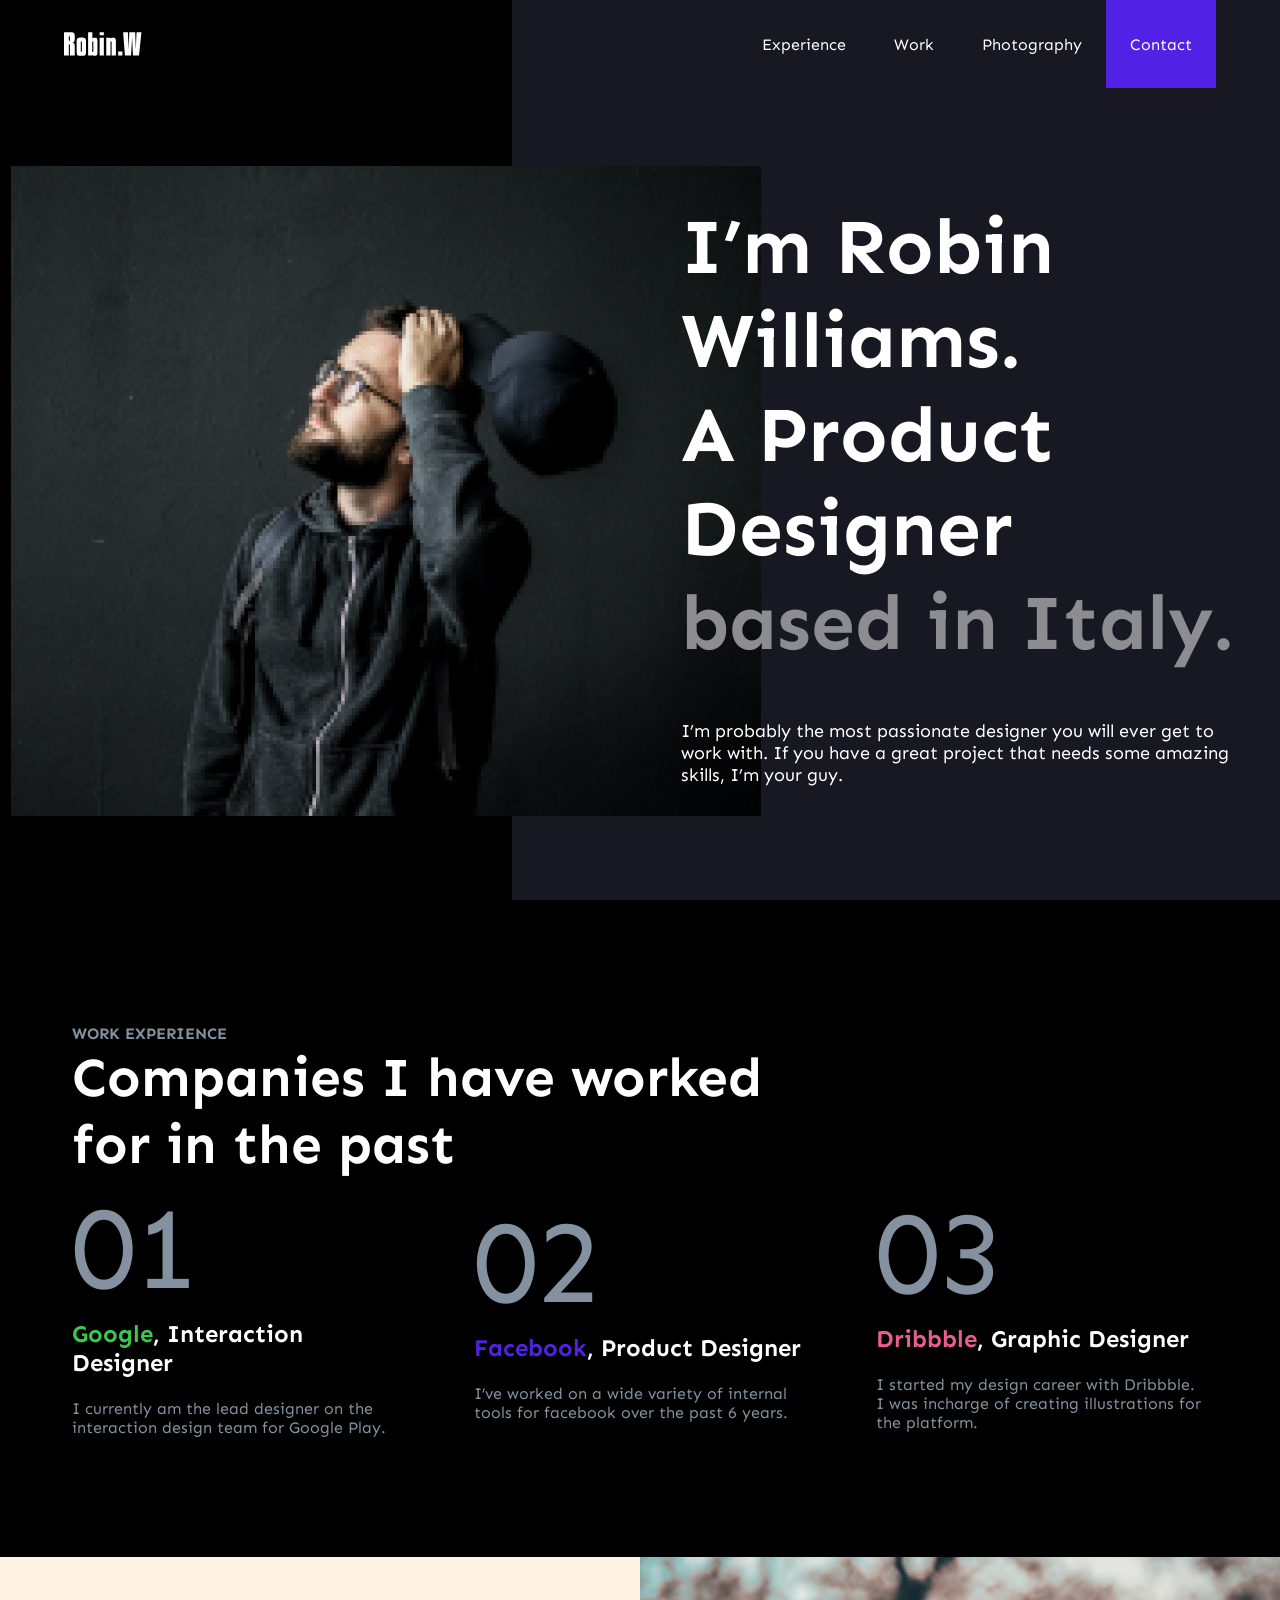
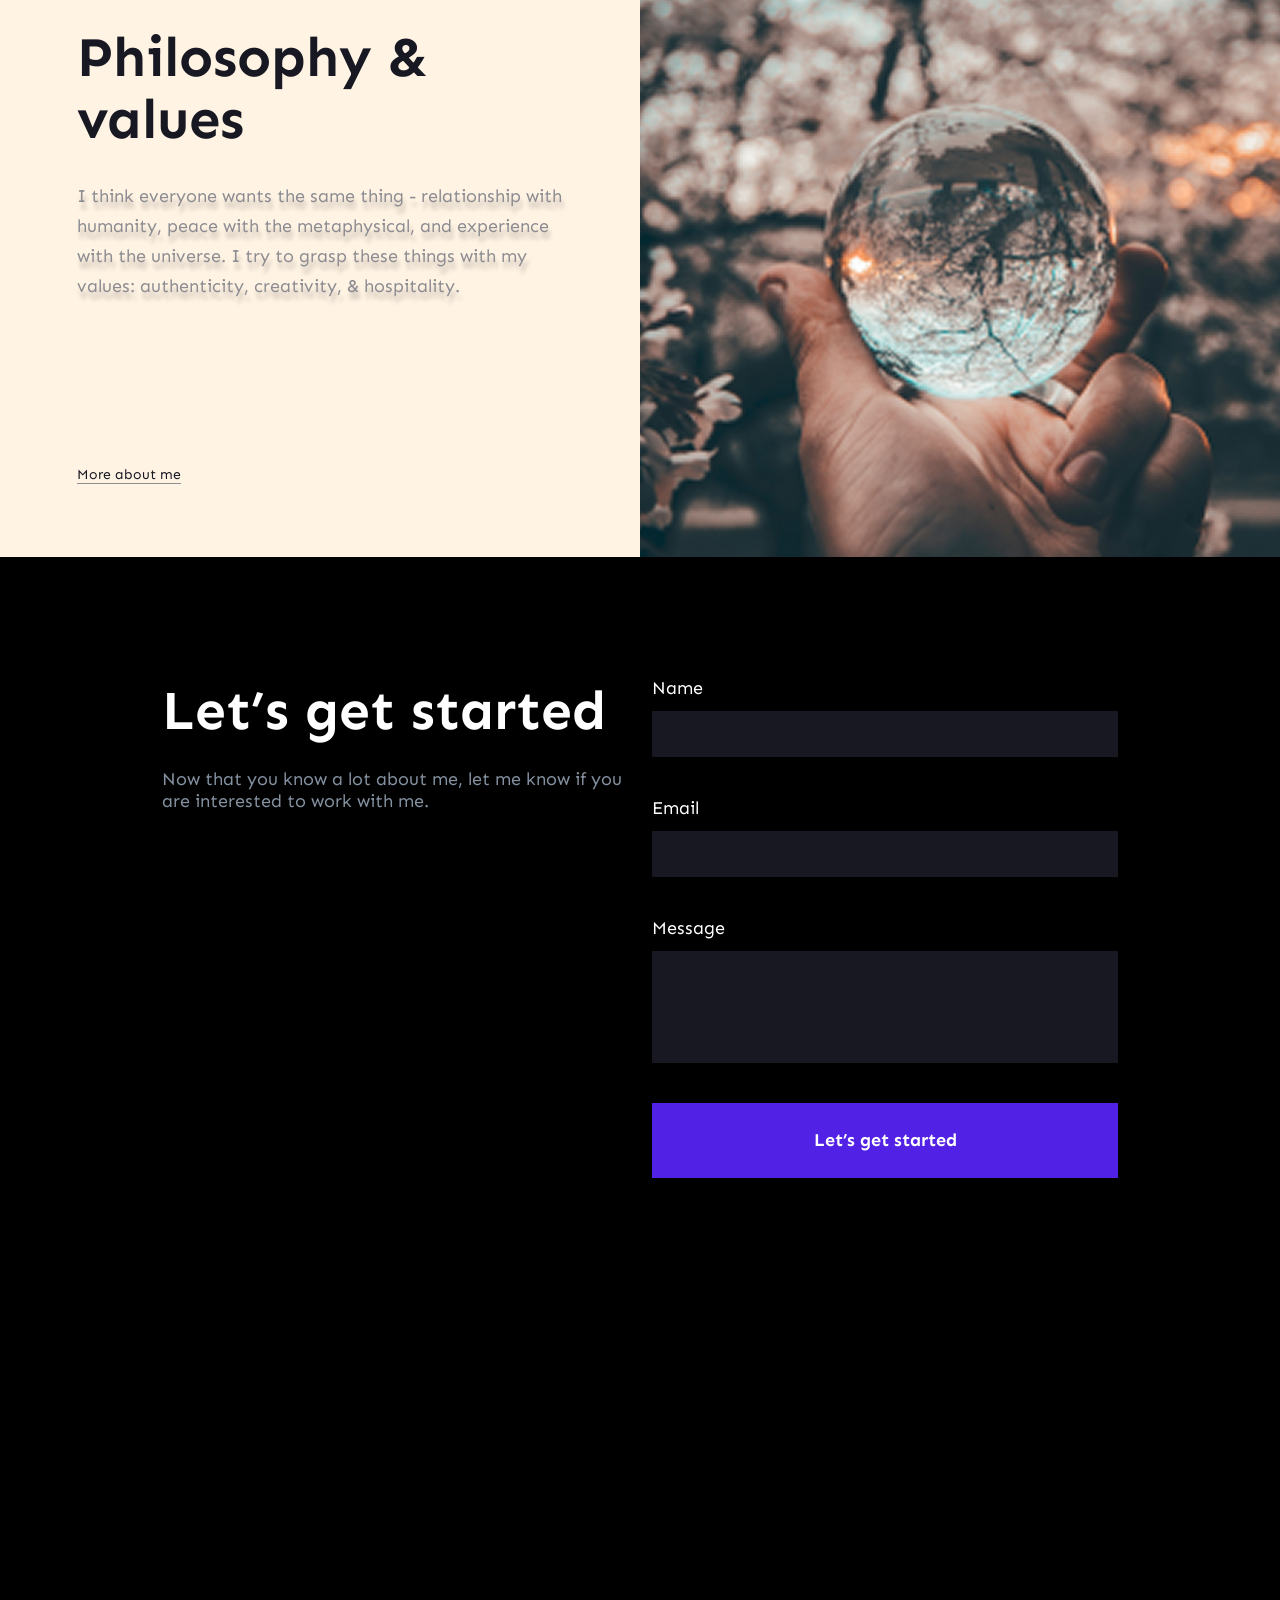
==== commit 9d8bbe29: "adaptive header, fix experience adaptive" ====
--- a/index.html
+++ b/index.html
@@ -9,7 +9,7 @@
 </head>
 <body>
     <div class="background-rectangle"></div>
-    <header class="header">
+    <header class="header container">
         <a href="/" class="header-logo">
             <img class="header-logo-img" src="./img/logo.svg" alt="Robin.W logo" width="78px" height="24px" loading="lazy">
         </a>
--- a/css/styles.css
+++ b/css/styles.css
@@ -310,7 +310,10 @@
 }
 
 /* Шапка */
-.header {
+.header.container {
+  padding-left: 0px;
+  padding-right: 0px;
+  padding-block: 0px;
   display: flex;
   justify-content: space-between;
   align-items: center;
@@ -420,12 +423,6 @@
 }
 
 /* Секция Work experience */
-.experience-section.container {
-  display: grid;
-  /* Автоматически подстраивает высоту строк под самый высокий элемент в ряду */
-  grid-auto-rows: auto;
-}
-
 .experience-label {
   font: var(--typography-overline);
   text-transform: uppercase;
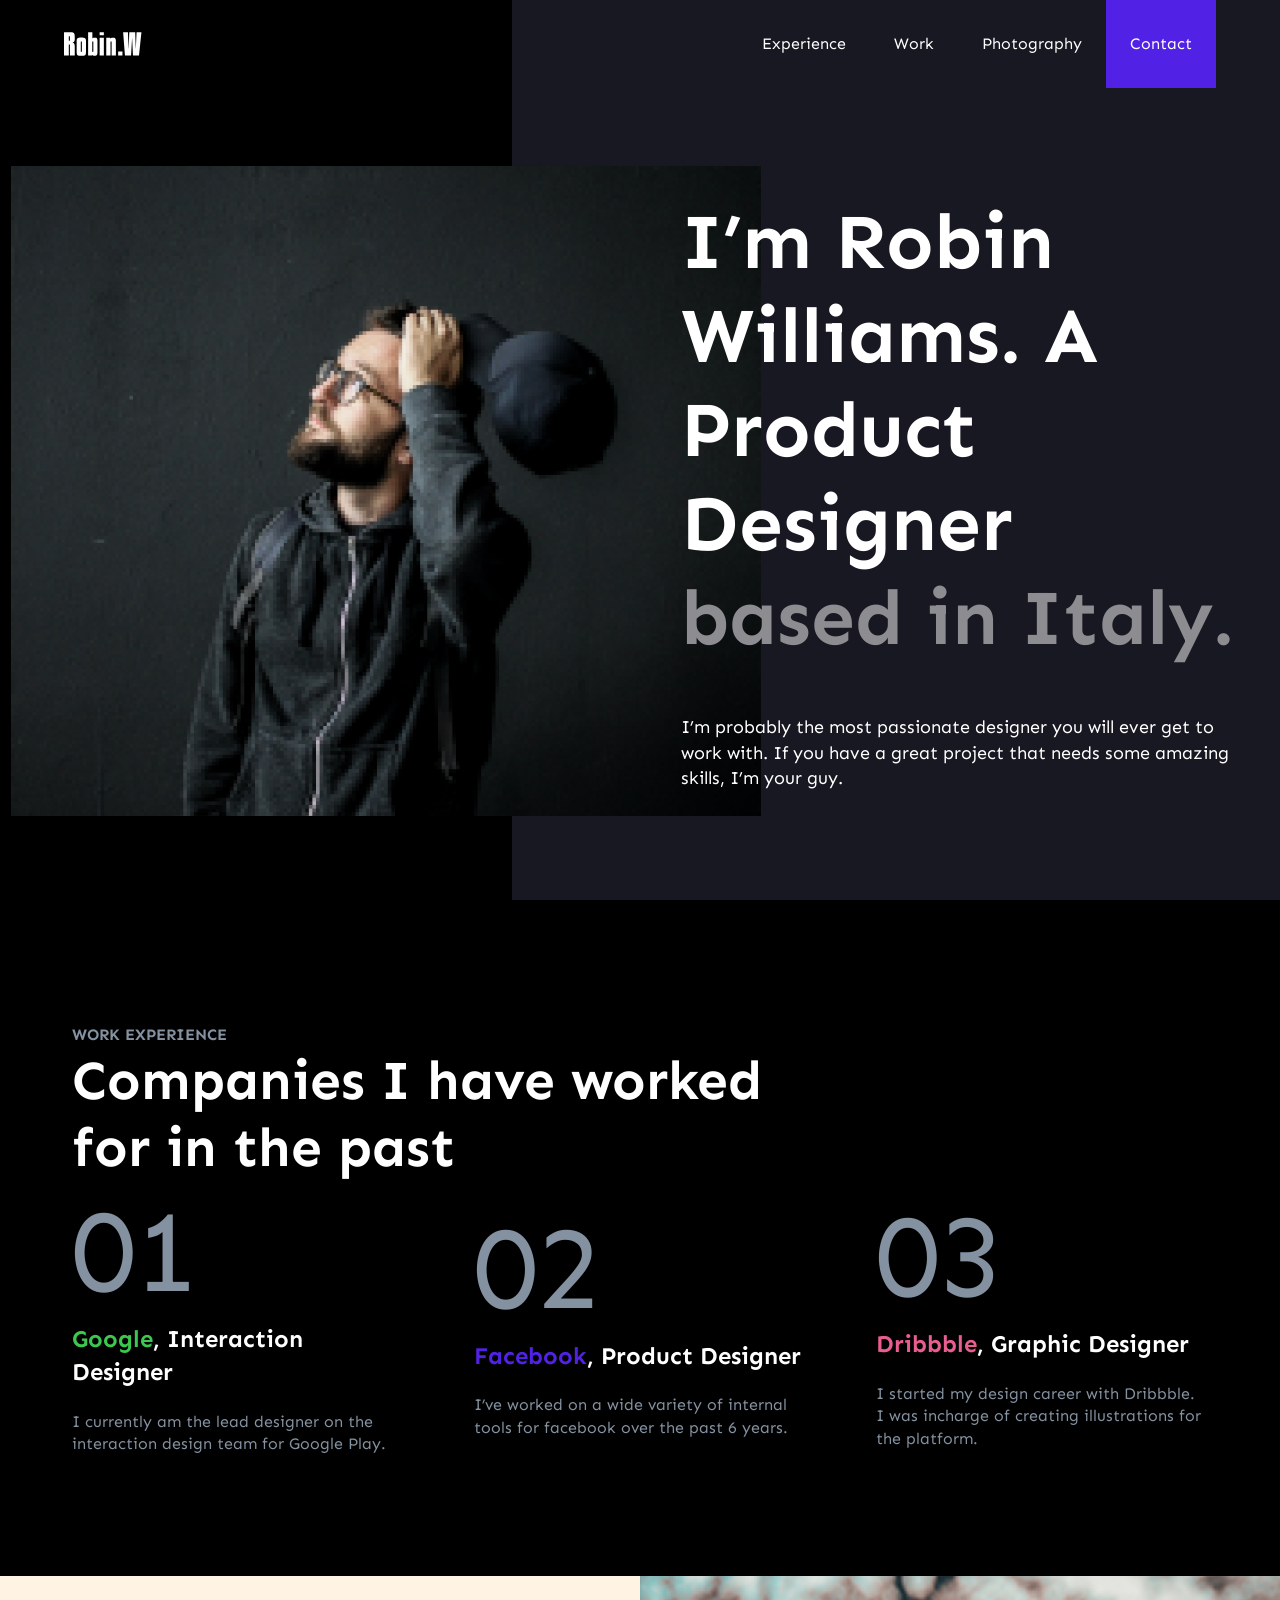
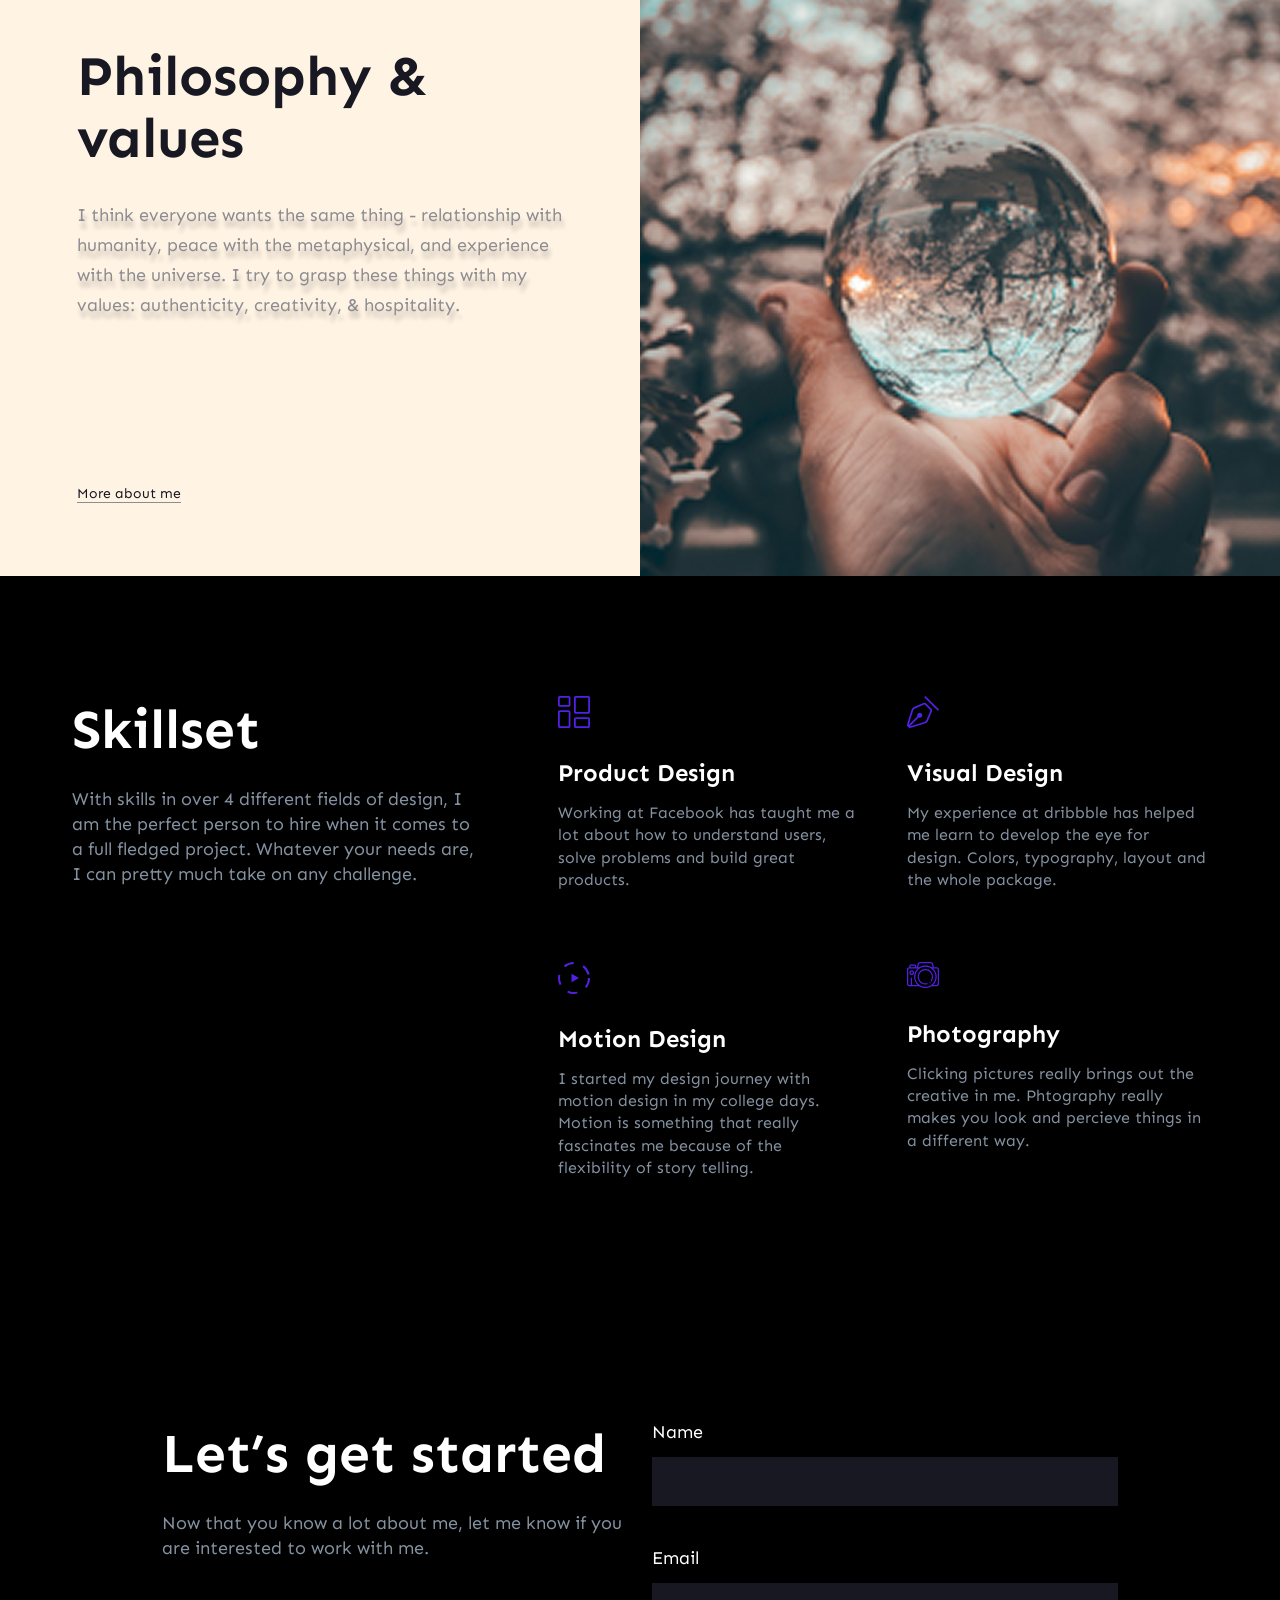
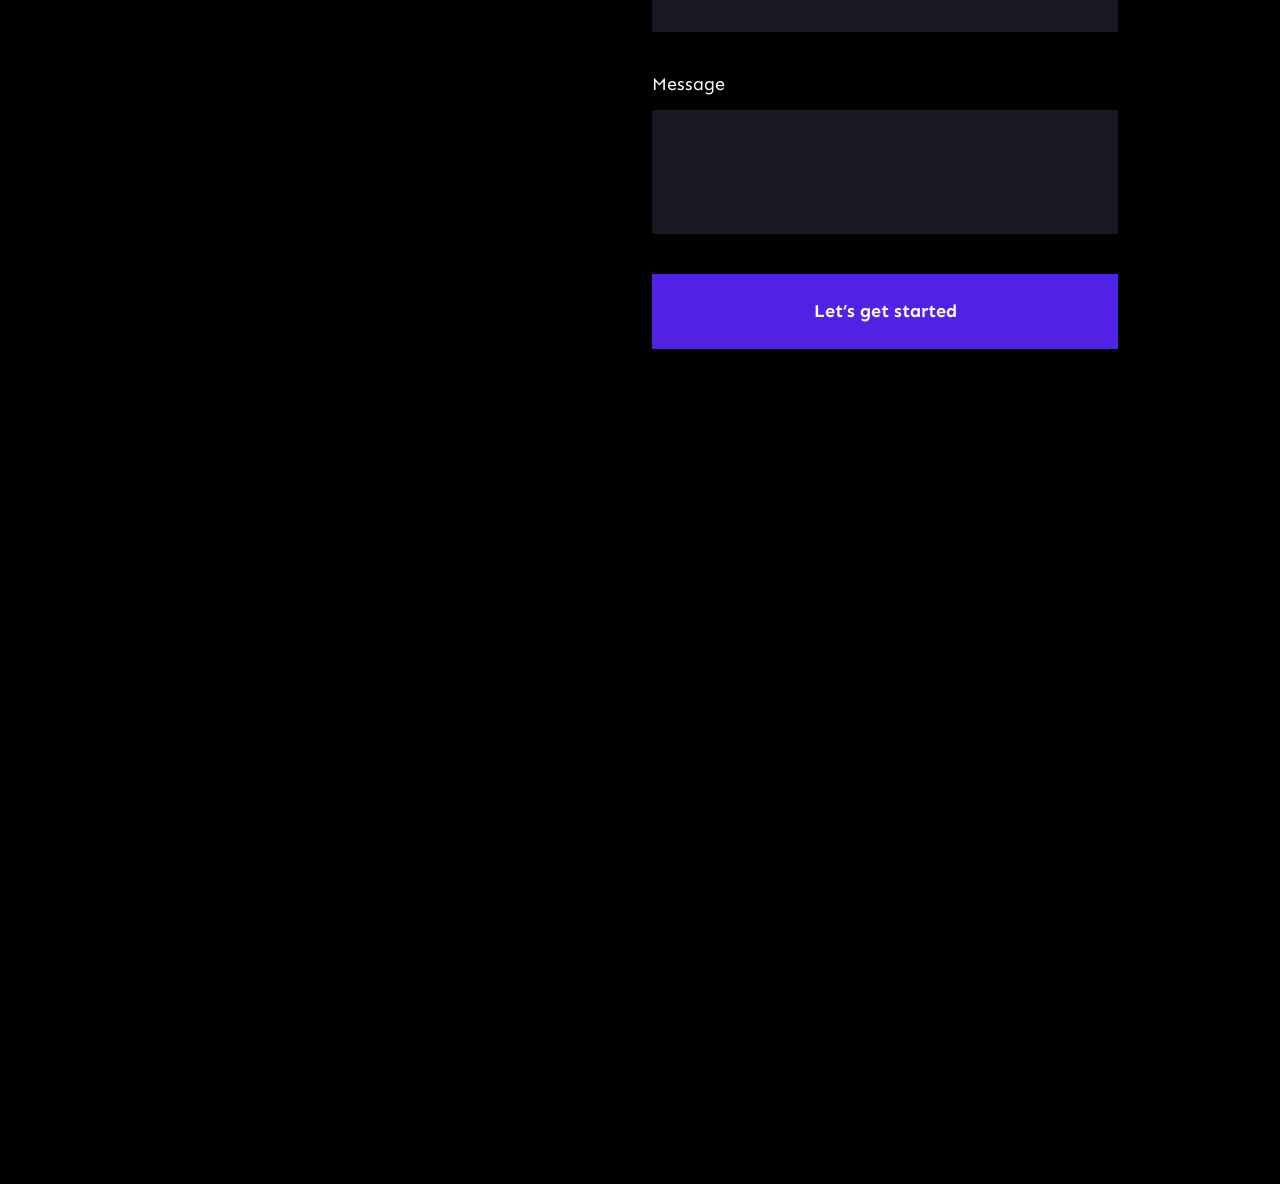
==== commit 2133a724: "add skillset section" ====
--- a/index.html
+++ b/index.html
@@ -52,7 +52,7 @@
                 </picture>
                 <div class="hero-text">
                     <h1 class="hero-title">
-                        I’m Robin Williams.<br>
+                        I’m Robin Williams.
                         A Product Designer 
                         <span class="text-dark-grey">based in Italy.</span>
                     </h1>
@@ -118,6 +118,34 @@
                 >
             </div>
         </section>
+        <section class="skillset-section container">
+            <div class="skillset-text-wrapper">
+                <h2 class="skillset-title">Skillset</h2>
+                <p class="skillse-desc">With skills in over 4 different fields of design, I am the perfect person to hire when it comes to a full fledged project. Whatever your needs are, I can pretty much take on any challenge.</p>
+            </div>
+            <div class="skillset-grid">
+                <div class="skillset-card">
+                    <img src="icons\skillset\01.svg" alt="" class="card-icon">
+                    <h3 class="card-title">Product Design</h3>
+                    <p class="card-desc">Working at Facebook has taught me a lot about how to understand users, solve problems and build great products.</p>
+                </div>
+                <div class="skillset-card">
+                    <img src="icons\skillset\02.svg" alt="" class="card-icon">
+                    <h3 class="card-title">Visual Design</h3>
+                    <p class="card-desc">My experience at dribbble has helped me learn to develop the eye for design. Colors, typography, layout and the whole package.</p>
+                </div>
+                <div class="skillset-card">
+                    <img src="icons\skillset\03.svg" alt="" class="card-icon">
+                    <h3 class="card-title">Motion Design</h3>
+                    <p class="card-desc">I started my design journey with motion design in my college days. Motion is something that really fascinates me because of the flexibility of story telling. </p>
+                </div>
+                <div class="skillset-card">
+                    <img src="icons\skillset\04.svg" alt="" class="card-icon">
+                    <h3 class="card-title">Photography</h3>
+                    <p class="card-desc">Clicking pictures really brings out the creative in me. Phtography really makes you look and percieve things in a different way.</p>
+                </div>
+            </div>
+        </section>
         <section class="feedback-section container">
             <div class="feedback-content">
                 <div class="feedback-info">
--- a/css/styles.css
+++ b/css/styles.css
@@ -216,13 +216,13 @@
   --typography-label-1: 400 117px "Sen", sans-serif;
   --typography-heading-1: 700 78px "Sen", sans-serif;
   --typography-heading-2: 700 55px "Sen", sans-serif;
-  --typography-heading-3: 700 24px "Sen", sans-serif;
-  --typography-heading-4: 700 18px "Sen", sans-serif;
-  --typography-heading-5: 700 16px "Sen", sans-serif;
-  --typography-body-1: 400 18px "Sen", sans-serif;
-  --typography-body-2: 400 16px "Sen", sans-serif;
-  --typography-overline: 700 16px "Sen", sans-serif;
-  --typography-button: 700 18px "Sen", sans-serif;
+  --typography-heading-3: 700 24px/1.4 "Sen", sans-serif;
+  --typography-heading-4: 700 18px/1.4 "Sen", sans-serif;
+  --typography-heading-5: 700 16px/1.4 "Sen", sans-serif;
+  --typography-body-1: 400 18px/1.4 "Sen", sans-serif;
+  --typography-body-2: 400 16px/1.4 "Sen", sans-serif;
+  --typography-overline: 700 16px/1.4 "Sen", sans-serif;
+  --typography-button: 700 18px/1.4 "Sen", sans-serif;
   --typography-mobile-heading: 700 32px "Sen", sans-serif;
 
   --font-family-default: "Sen", sans-serif;
@@ -528,6 +528,44 @@
   object-fit: cover;
 }
 
+/* Секция Skillset */
+.skillset-section.container {
+  display: flex;
+  column-gap: 72px;
+  row-gap: 48px;
+}
+
+.skillset-grid {
+  display: grid;
+  grid-template-columns: repeat(2, 1fr);
+  grid-template-rows: repeat(2, 1fr);
+  column-gap: 48px;
+  row-gap: 48px;
+}
+
+.skillset-title {
+  color: var(--color-text);
+  margin-bottom: 24px;
+}
+
+.card-title {
+  color: var(--color-text);
+  margin-bottom: 12px;
+}
+
+.skillse-desc {
+  font: var(--typography-body-1);
+  line-height: 1.4;
+}
+
+.card-desc {
+  font: var(--typography-body-2);
+  line-height: 1.4;
+}
+
+.card-icon {
+  margin-bottom: 24px;
+}
 
 /* Секция Feedback */
 .feedback-section.container { 
@@ -642,7 +680,11 @@
   .philosophy-description {
     margin-bottom: 4rem;
   }
-  
+
+  /* Skillset */
+  .skillset-section.container {
+    flex-flow: wrap;
+  }
 
   /* Feedback */
   .feedback-content {
@@ -716,6 +758,23 @@
     margin-bottom: 16px;
   }
 
+  /* Skillset */
+  .skillset-section.container {
+    padding-left: 20px;
+    padding-right: 20px;
+    padding-block: 64px;
+  }
+
+  .skillset-grid {
+    grid-template-columns: 1fr;
+    grid-template-rows: auto;
+  }
+
+  .skillset-title {
+    font: var(--typography-mobile-heading);
+  }
+
+
   /* Philospohy */
  .philosophy-section.container {
     grid-template-columns: 1fr;
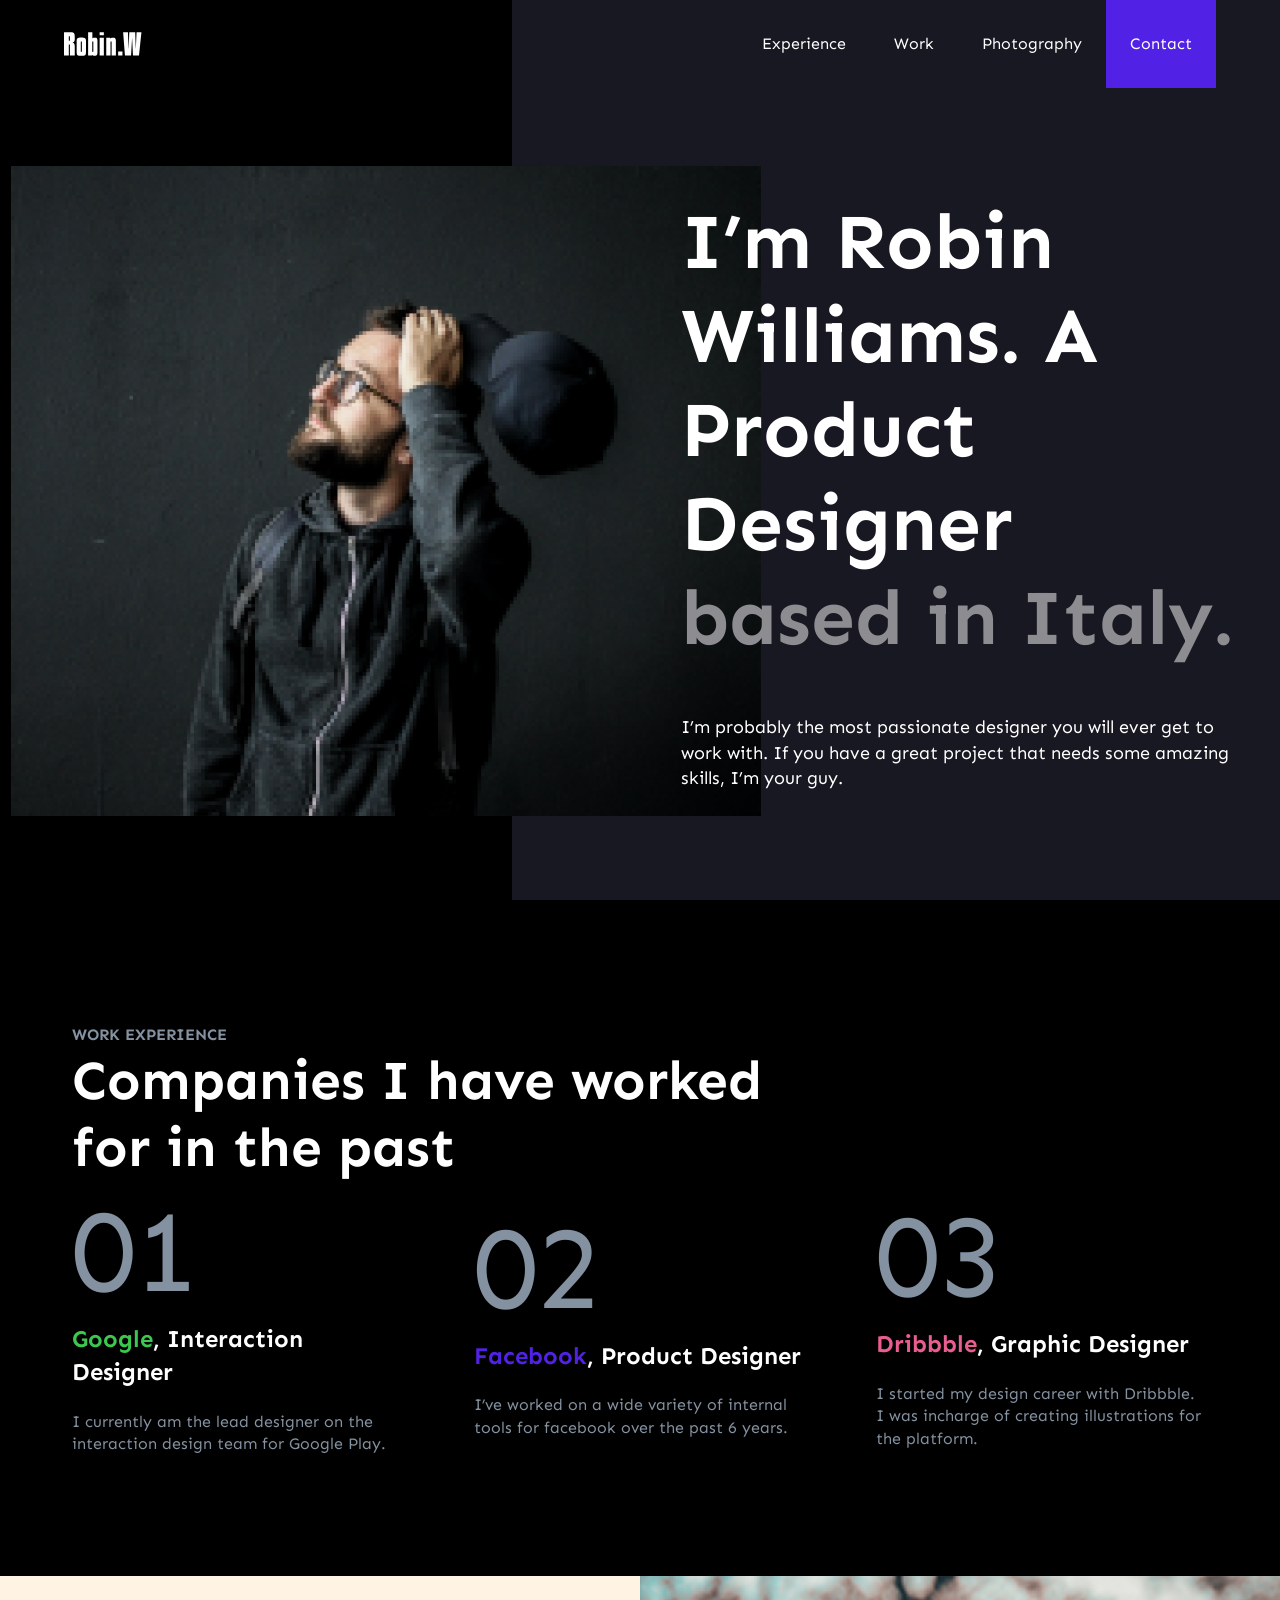
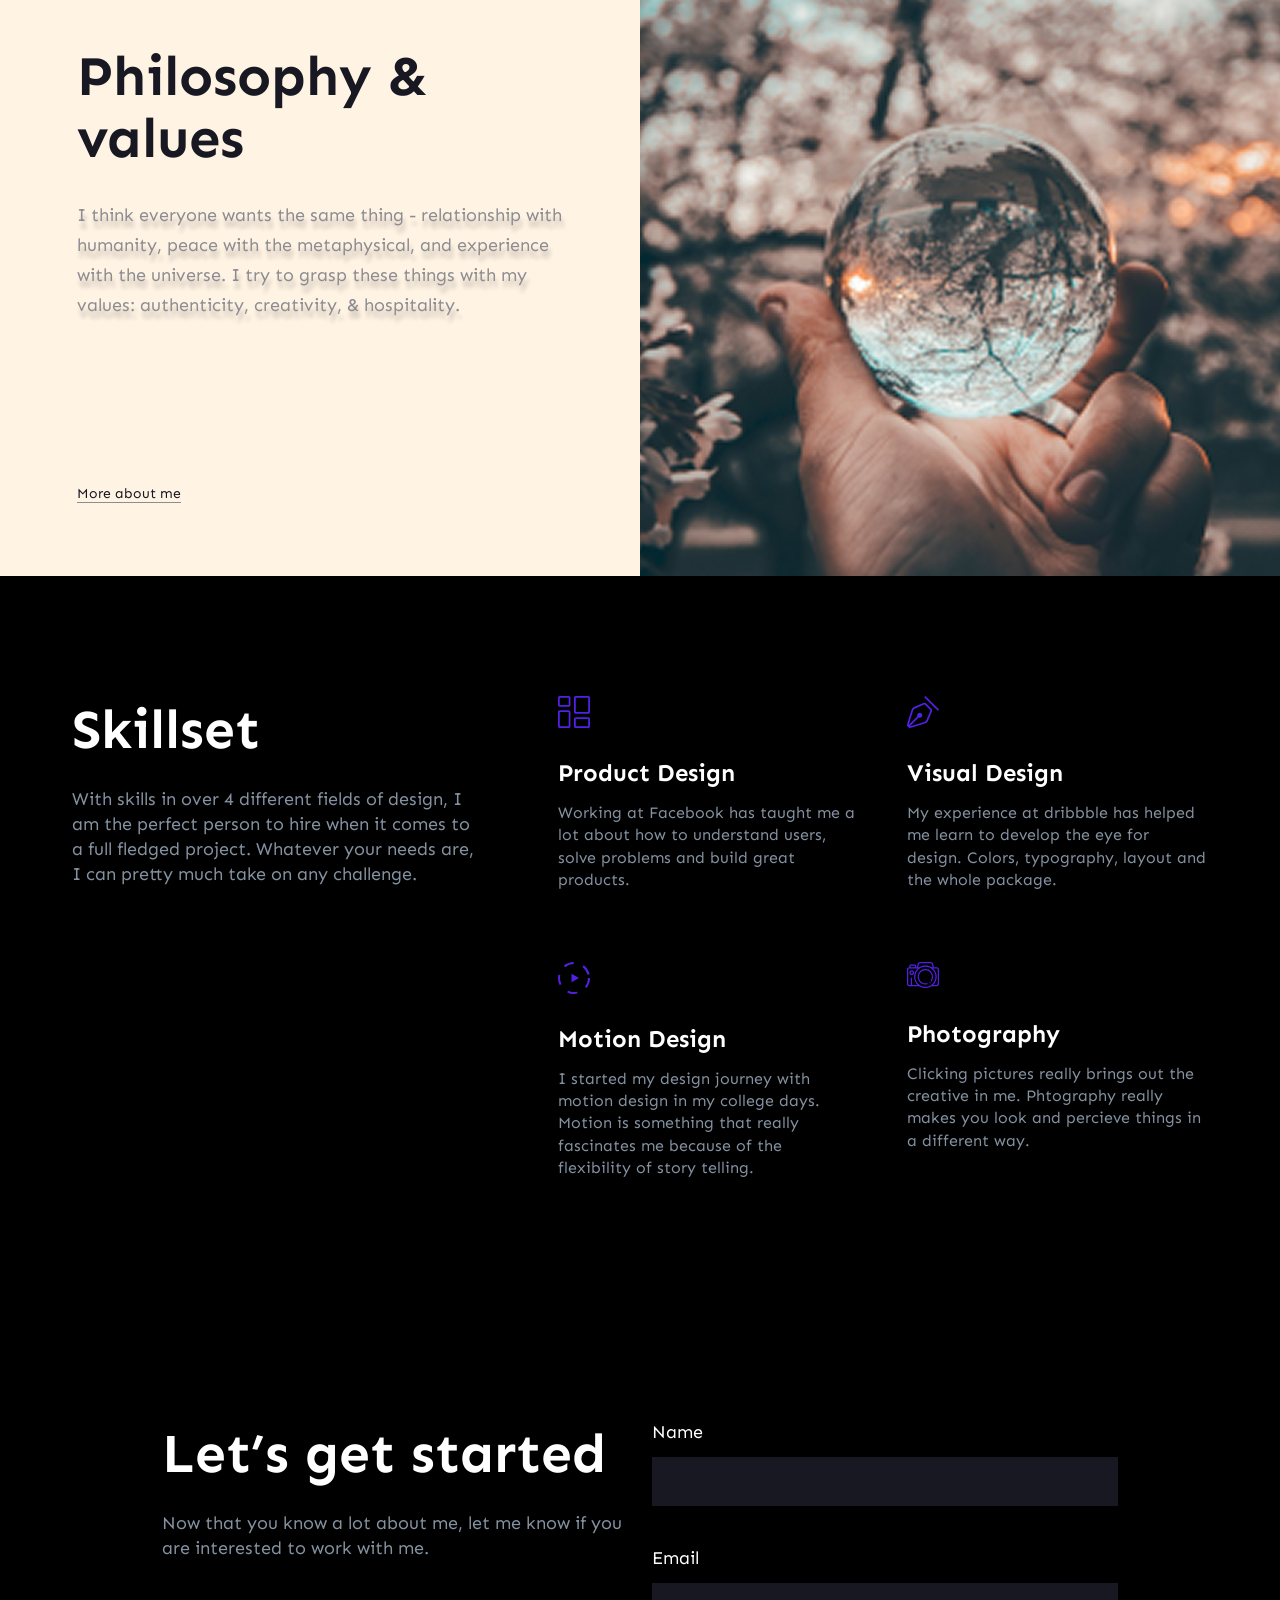
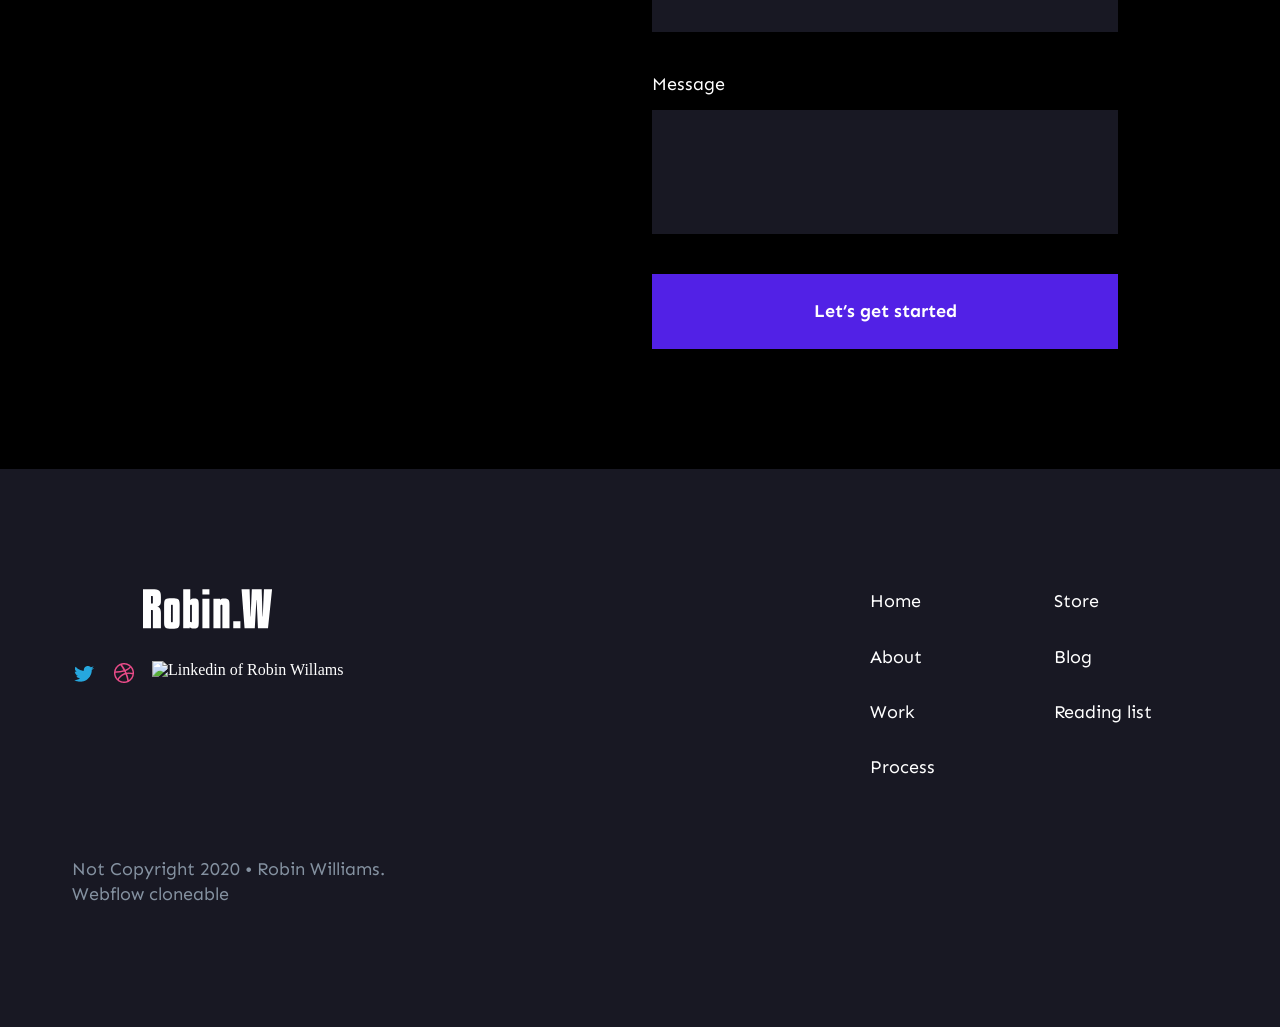
==== commit c7963155: "add footer + add overflow-x: hidden for main html tag" ====
--- a/index.html
+++ b/index.html
@@ -10,8 +10,8 @@
 <body>
     <div class="background-rectangle"></div>
     <header class="header container">
-        <a href="/" class="header-logo">
-            <img class="header-logo-img" src="./img/logo.svg" alt="Robin.W logo" width="78px" height="24px" loading="lazy">
+        <a href="/" class="logo">
+            <img class="logo-img" src="./icons/logo/logo.svg" alt="Robin.W logo" width="78px" height="24px" loading="lazy">
         </a>
         <button class="header-burger-menu" id="header-burger-menu" aria-label="Open menu">
             <span class="burger-menu-elem1"></span>
@@ -43,7 +43,7 @@
         </nav>
     </header>
     <main class="content">
-        <section class="hero-section container">
+        <section class="hero-section container" id="about">
             <div class="hero-container">
                 <picture>
                     <source media="(max-width: 700px)" srcset="./img/360/hero.png" class="hero-img">
@@ -64,7 +64,7 @@
                 </div>
             </div>
         </section>
-        <section class="experience-section container">
+        <section class="experience-section container" id="experience">
             <span class="experience-label">work experience</span>
             <h2 class="experience-title">Companies I have worked for in the past</h2>
             <div class="experience-grid">
@@ -103,7 +103,7 @@
                 </div>
             </div>
         </section>
-        <section class="philosophy-section container">
+        <section class="philosophy-section container" id="philosophy">
             <div class="philosophy-content">
                 <h2 class="philosophy-title">Philosophy & values</h2>
                 <span class="philosophy-description">I think everyone wants the same thing - relationship with humanity, peace with the metaphysical, and experience with the universe. I try to grasp these things with my values: authenticity, creativity, & hospitality.</span>
@@ -118,7 +118,7 @@
                 >
             </div>
         </section>
-        <section class="skillset-section container">
+        <section class="skillset-section container" id="skillset">
             <div class="skillset-text-wrapper">
                 <h2 class="skillset-title">Skillset</h2>
                 <p class="skillse-desc">With skills in over 4 different fields of design, I am the perfect person to hire when it comes to a full fledged project. Whatever your needs are, I can pretty much take on any challenge.</p>
@@ -146,7 +146,7 @@
                 </div>
             </div>
         </section>
-        <section class="feedback-section container">
+        <section class="feedback-section container" id="feedback">
             <div class="feedback-content">
                 <div class="feedback-info">
                     <h2 class="visually-hidden">Feedback</h2>
@@ -173,6 +173,48 @@
             </div>
         </section>
     </main>
-    <footer style="height: 715px"></footer>
+    <footer>
+        <div class="container">
+            <div class="footer-main">
+                <div class="footer-flex">
+                    <div class="footer-socials">
+                        <a href="/" class="logo">
+                            <!-- TODO Add wordpress support -->
+                            <img class="logo-img" src="./icons/logo/logo.svg" alt="Robin.W logo" width="130px" height="40px" loading="lazy">
+                        </a>
+                        <div class="socials-flex">
+                            <!-- TODO add link -->
+                            <a href="" class="social-link">
+                                <img src="./icons/footer/Twitter.png" alt="Twitter of Robin Willams" class="twitter-logo">
+                            </a>
+                            <a href="" class="social-link">
+                                <img src="./icons/footer/Dribbble.png" alt="Dribbble of Robin Willams" class="dribbble-logo">
+                            </a>
+                            <a href="" class="social-link">
+                                <img src="./icons/footer/Linkedin.png" alt="Linkedin of Robin Willams" class="linkedin-logo">
+                            </a>
+                        </div>
+                    </div>
+                    <nav class="footer-nav">
+                        <ul class="footer-menu">
+                            <li><a href="#">Home</a></li>
+                            <li><a href="#">About</a></li>
+                            <li><a href="#">Work</a></li>
+                            <li><a href="#">Process</a></li>
+                        </ul>
+                        <ul class="footer-menu">
+                            <li><a href="#">Store</a></li>
+                            <li><a href="#">Blog</a></li>
+                            <li><a href="#">Reading list</a></li>
+                        </ul>
+                    </nav>
+                </div>
+                <div class="footer-bottom">
+                    <p class="copyright">Not Copyright 2020 • Robin Williams.</p>
+                    <p class="copyright">Webflow cloneable</p>
+                </div>
+            </div>
+        </div>
+    </footer>
 </body>
 </html>
--- a/css/styles.css
+++ b/css/styles.css
@@ -23,6 +23,7 @@
 html {
   line-height: 1.15;
   -webkit-text-size-adjust: 100%;
+  overflow-x: hidden;
 }
 
 body {
@@ -322,7 +323,7 @@
   height: 88px;
 }
 
-.header-logo {
+.logo {
   display: flex;
   justify-content: center;
   align-items: center;
@@ -622,6 +623,53 @@
   min-height: 75px;
 }
 
+/* Footer */
+footer {
+  background-color: var(--color-level-1);
+}
+
+.footer-flex {
+  display: flex;
+  justify-content: space-between;
+}
+
+.socials-flex {
+  margin-top: 32px;
+  display: flex;
+  column-gap: 16px;
+}
+
+.social-link {
+  text-decoration: none;
+}
+
+.footer-nav {
+  display: flex;
+  gap: 30px;
+}
+
+.footer-menu {
+  list-style: none;
+  display: flex;
+  flex-direction: column;
+  gap: 30px;
+  width: 154px;
+}
+
+.footer-menu a {
+  text-decoration: none;
+  color: var(--color-text);
+  font: var(--typography-body-1);
+}
+
+.footer-bottom {
+  margin-top: clamp(48px, 6vw, 200px);
+}
+
+.copyright {
+  font: var(--typography-body-1)
+}
+
 /* Стили для выделения текста */
 .primary-accent {
   background-color: var(--color-primary-accent);
@@ -690,6 +738,31 @@
   .feedback-content {
     padding-left: 0vw;
     padding-right: 0vw;
+  }
+}
+
+@media(max-width: 600px) {
+  /* Footer */
+  .footer-flex {
+    flex-direction: column;
+    justify-content: left;
+    row-gap: 48px;
+  }
+
+  .footer-socials > .logo {
+    justify-content: left;
+  }
+
+  .footer-nav {
+    flex-direction: column;
+  }
+
+  .footer-menu a {
+    font: var(--typography-body-2);
+  }
+
+  .copyright {
+    font: var(--typography-body-2)
   }
 }
 
@@ -798,5 +871,6 @@
   .feedback-title {
     font: var(--typography-mobile-heading);
   }
-}
-
+
+}
+
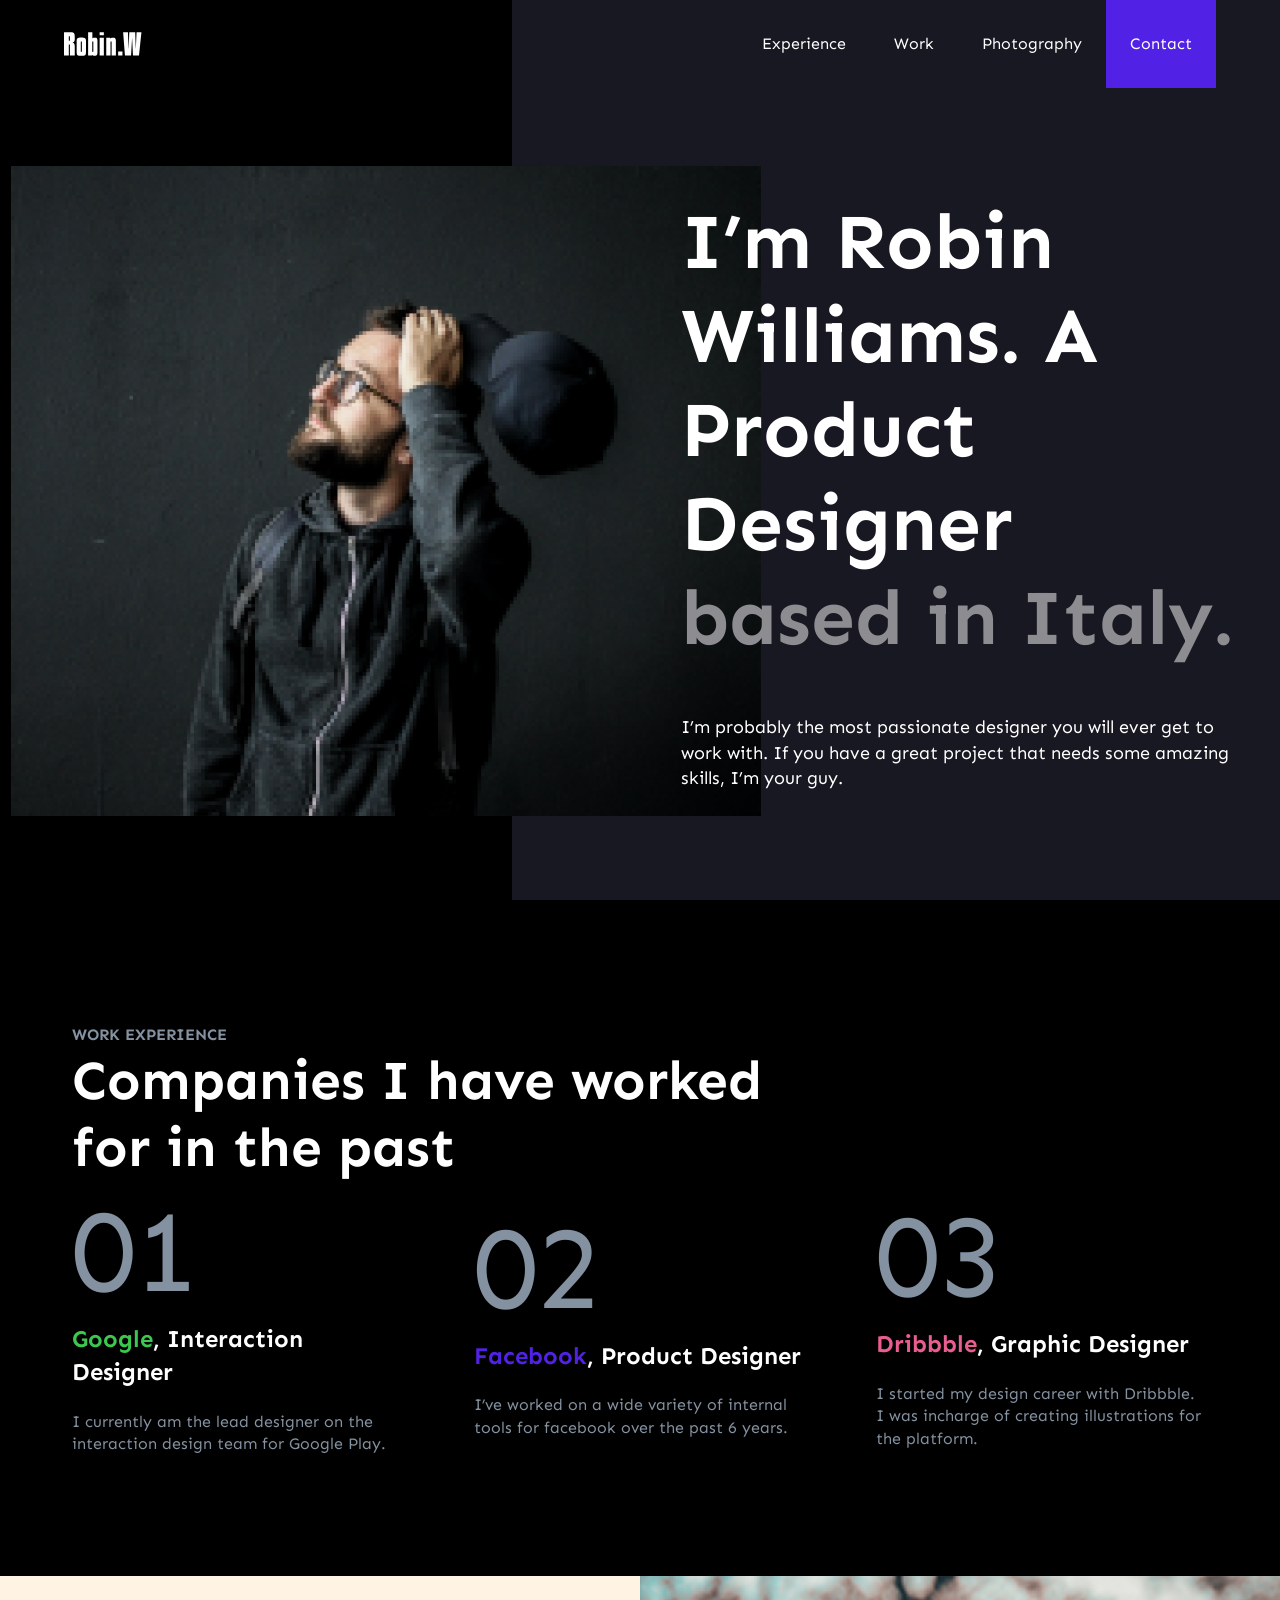
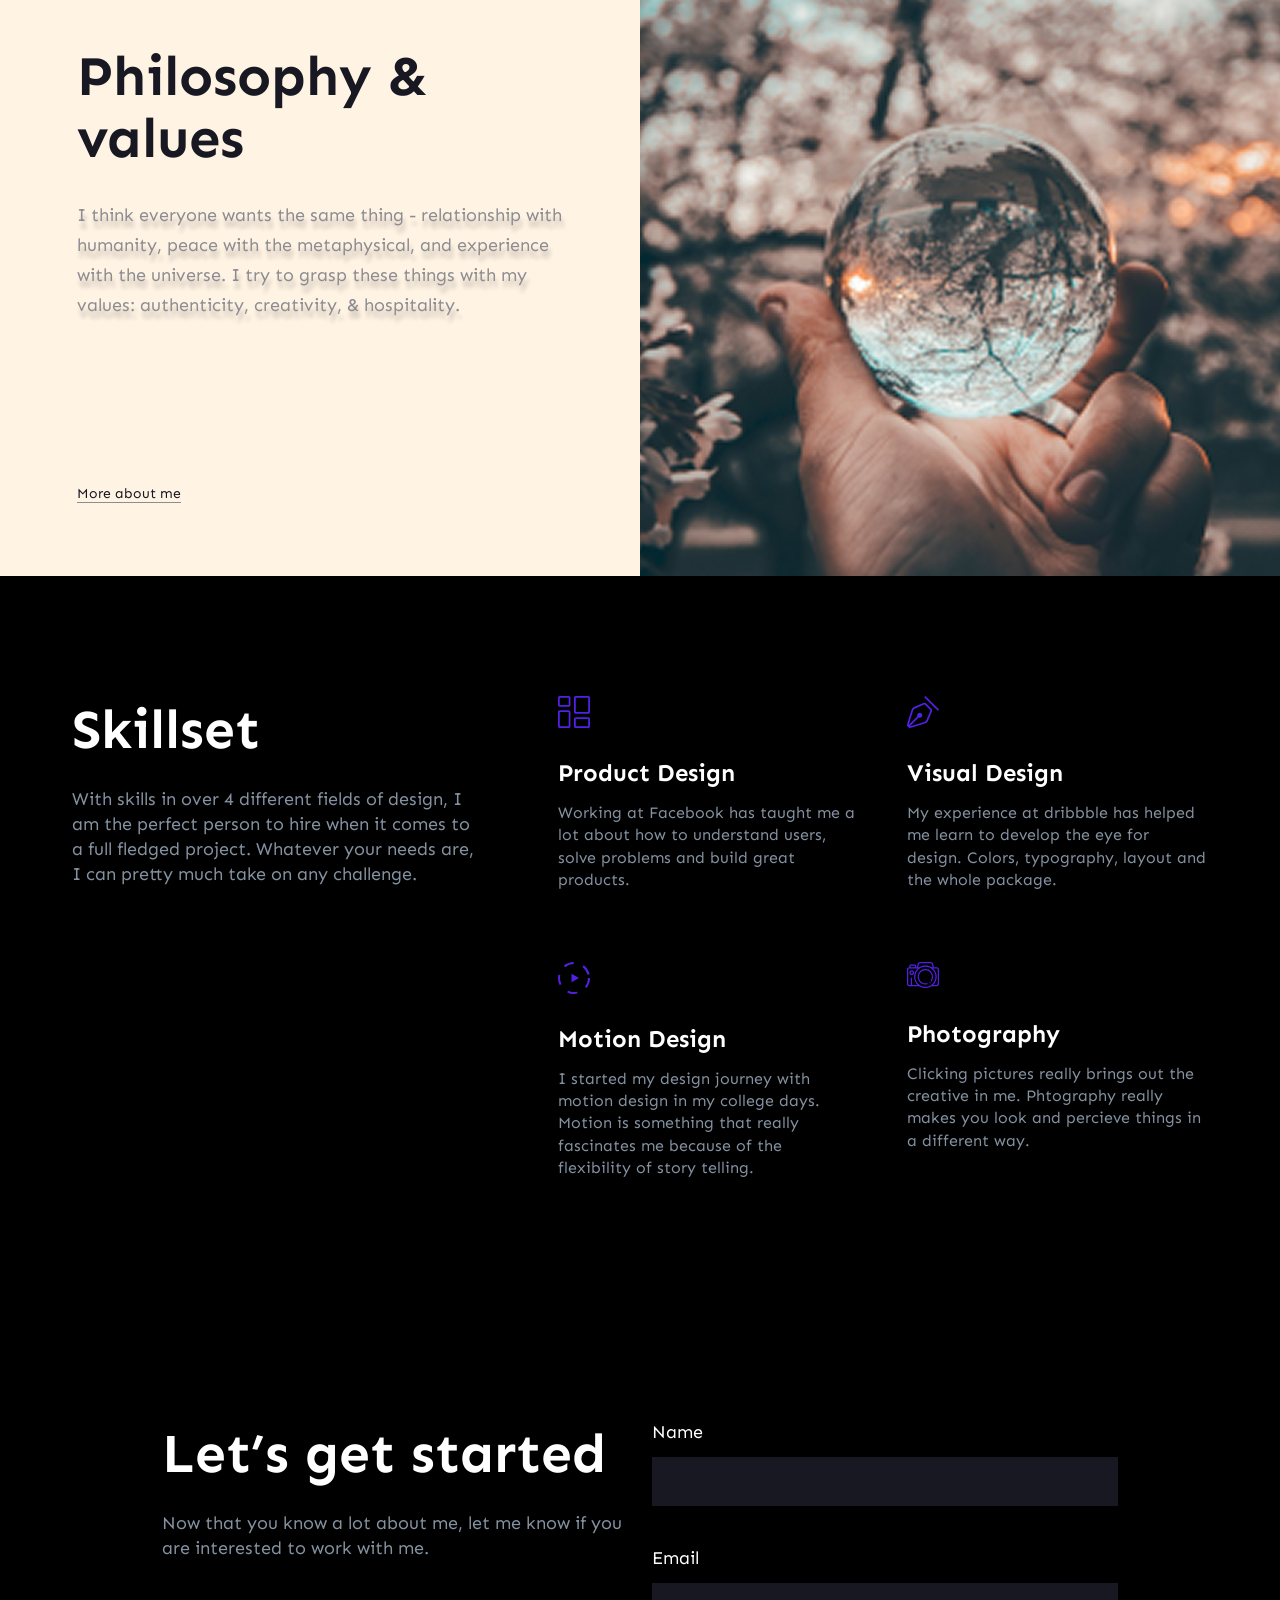
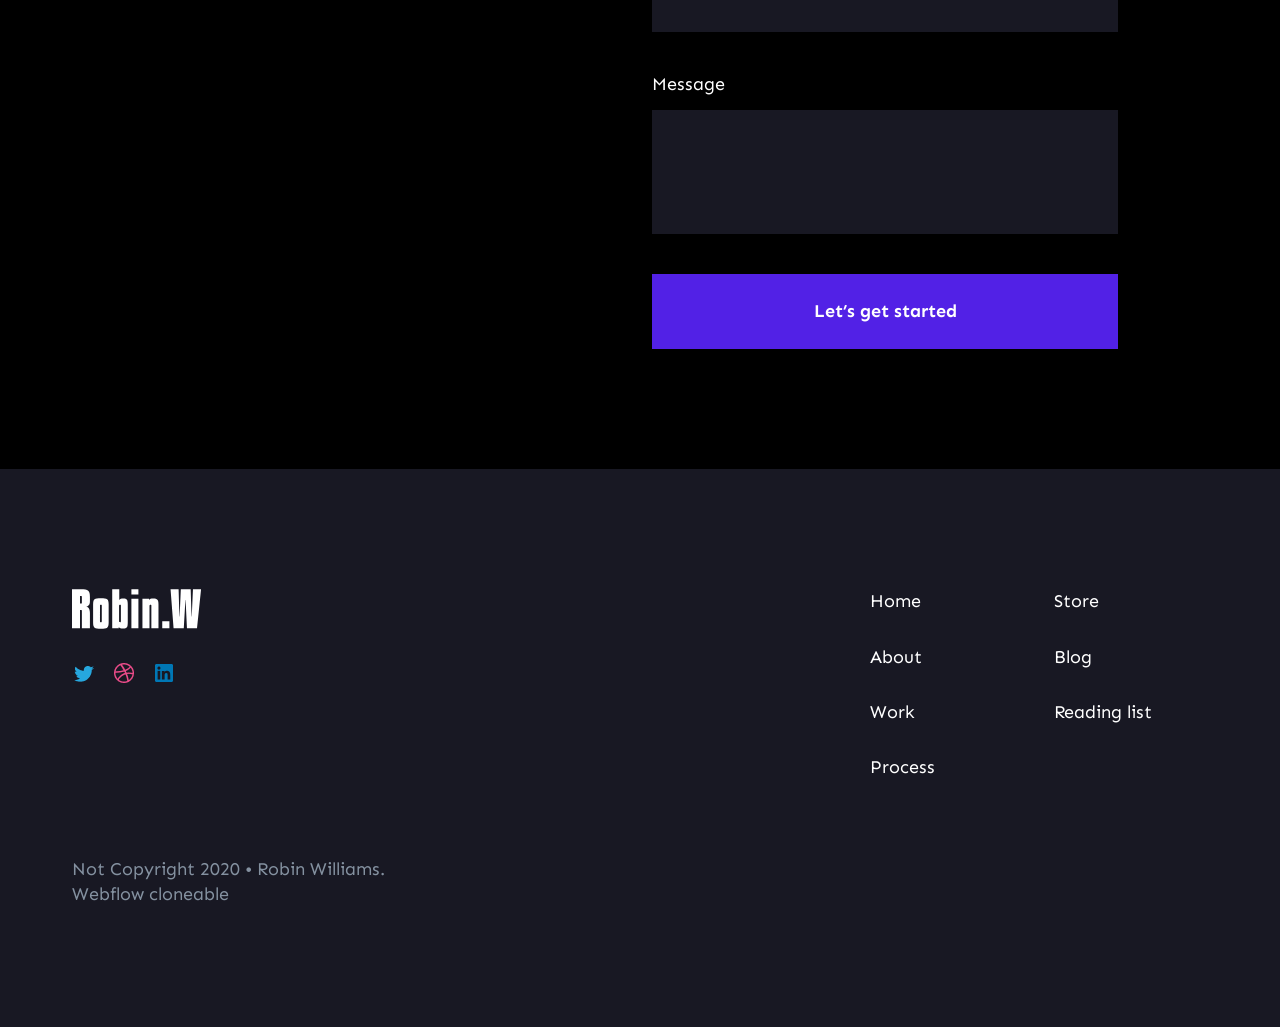
==== commit 634bd57b: "fix icons name and path" ====
--- a/index.html
+++ b/index.html
@@ -185,13 +185,13 @@
                         <div class="socials-flex">
                             <!-- TODO add link -->
                             <a href="" class="social-link">
-                                <img src="./icons/footer/Twitter.png" alt="Twitter of Robin Willams" class="twitter-logo">
+                                <img src="./icons/footer/01.png" alt="Twitter of Robin Willams" class="twitter-logo">
                             </a>
                             <a href="" class="social-link">
-                                <img src="./icons/footer/Dribbble.png" alt="Dribbble of Robin Willams" class="dribbble-logo">
+                                <img src="./icons/footer/02.png" alt="Dribbble of Robin Willams" class="dribbble-logo">
                             </a>
                             <a href="" class="social-link">
-                                <img src="./icons/footer/Linkedin.png" alt="Linkedin of Robin Willams" class="linkedin-logo">
+                                <img src="./icons/footer/03.png" alt="Linkedin of Robin Willams" class="linkedin-logo">
                             </a>
                         </div>
                     </div>
